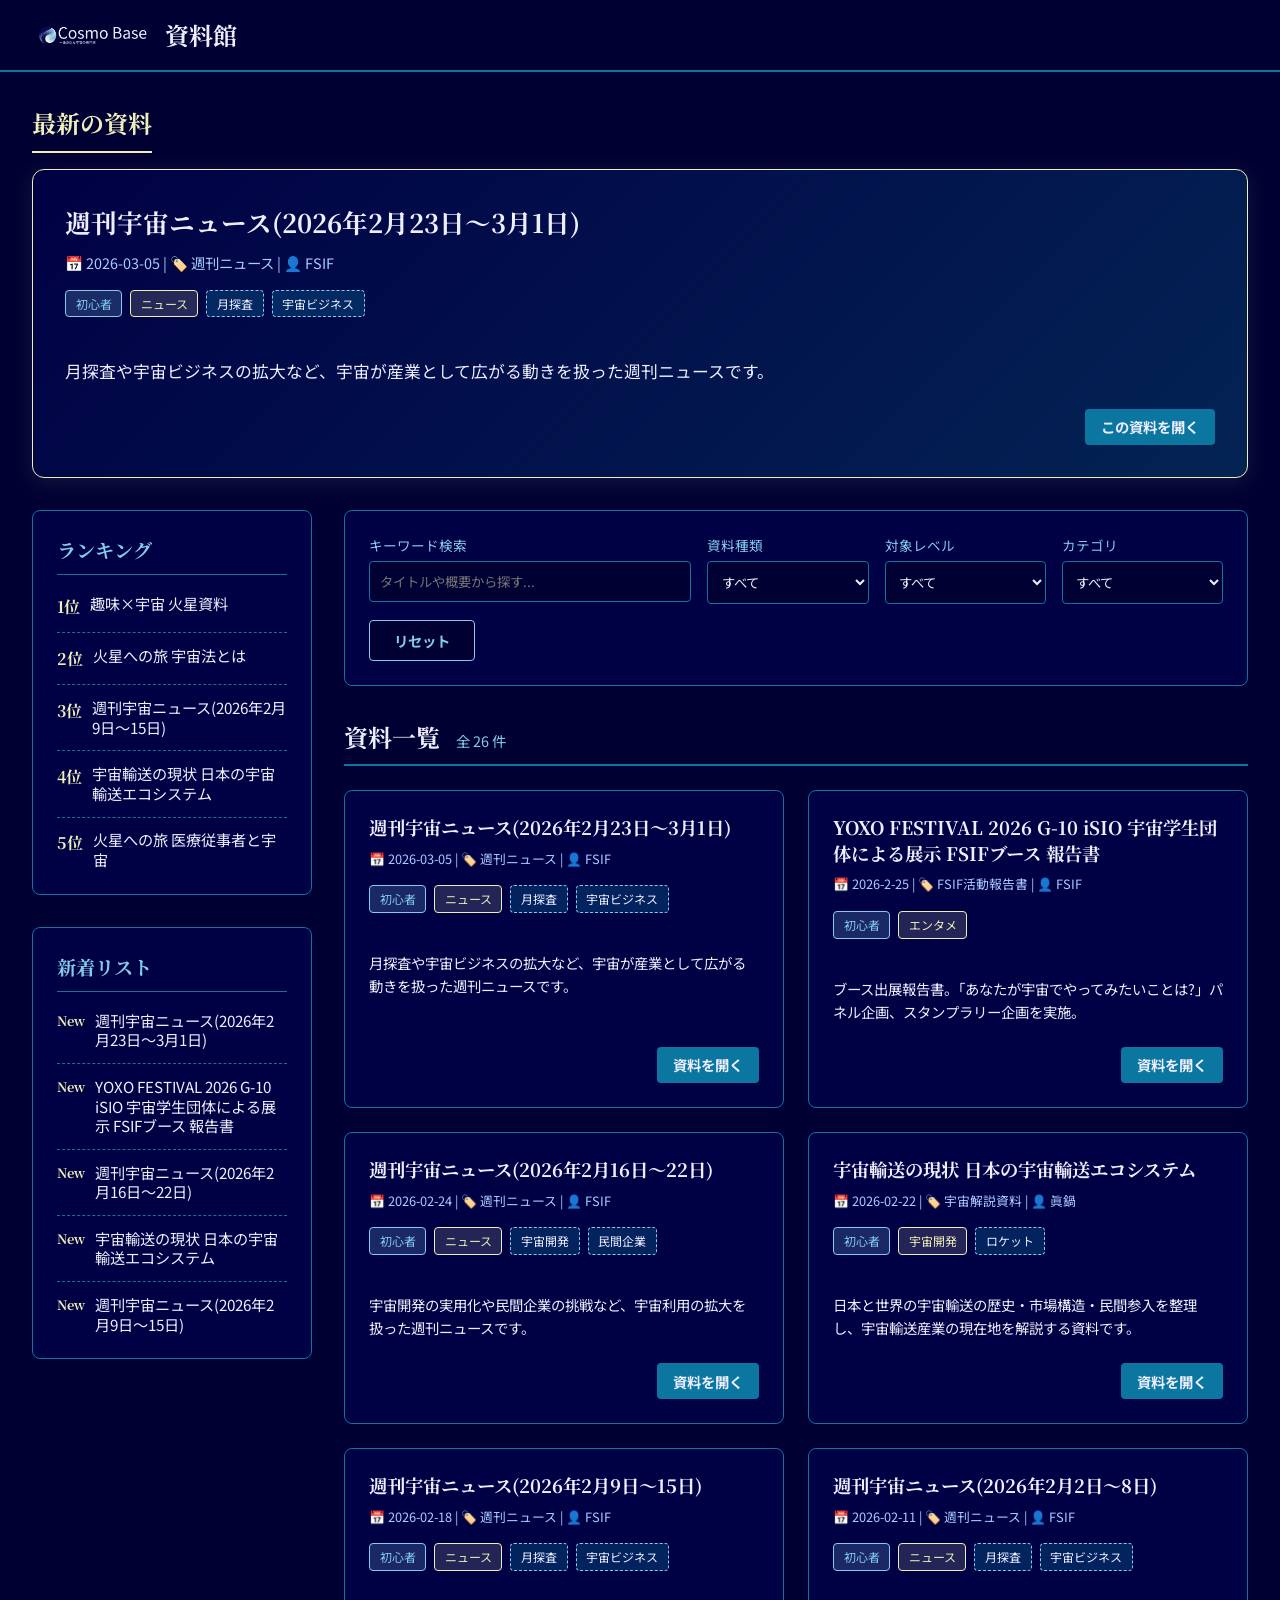
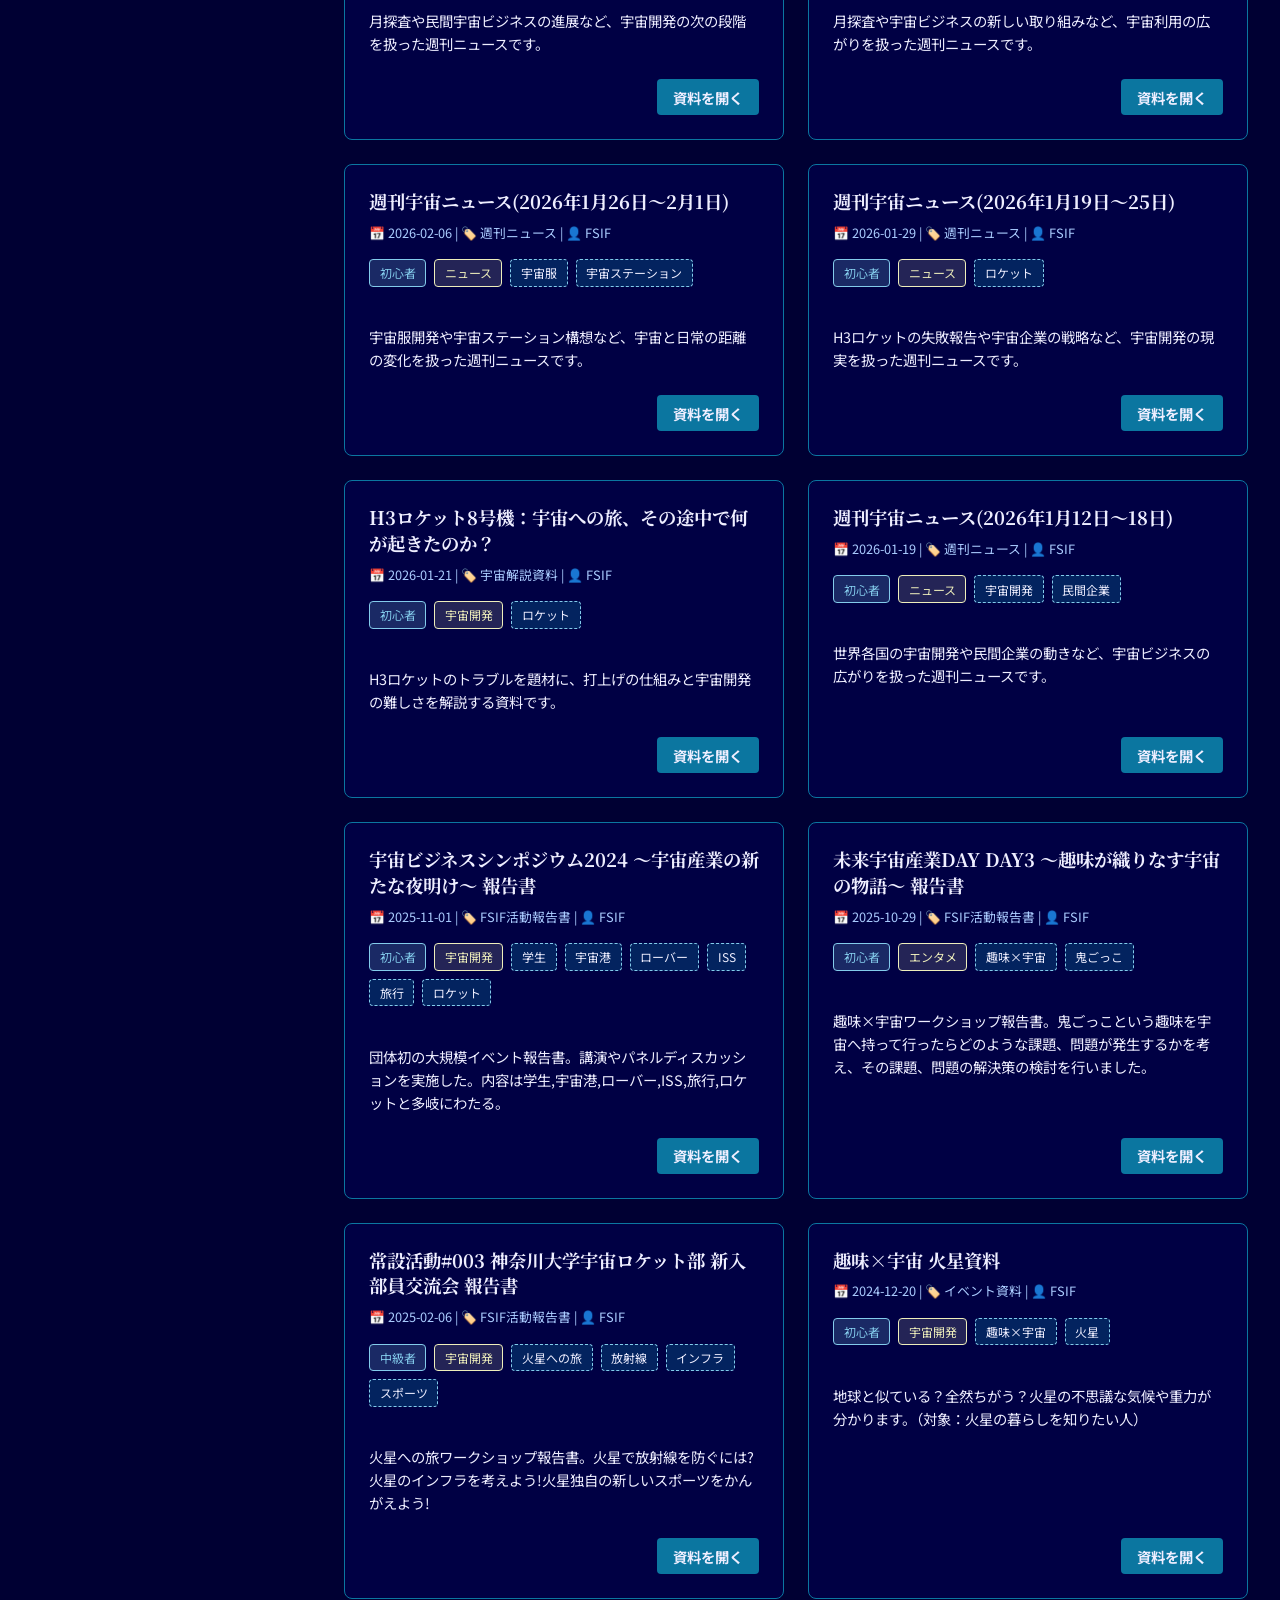
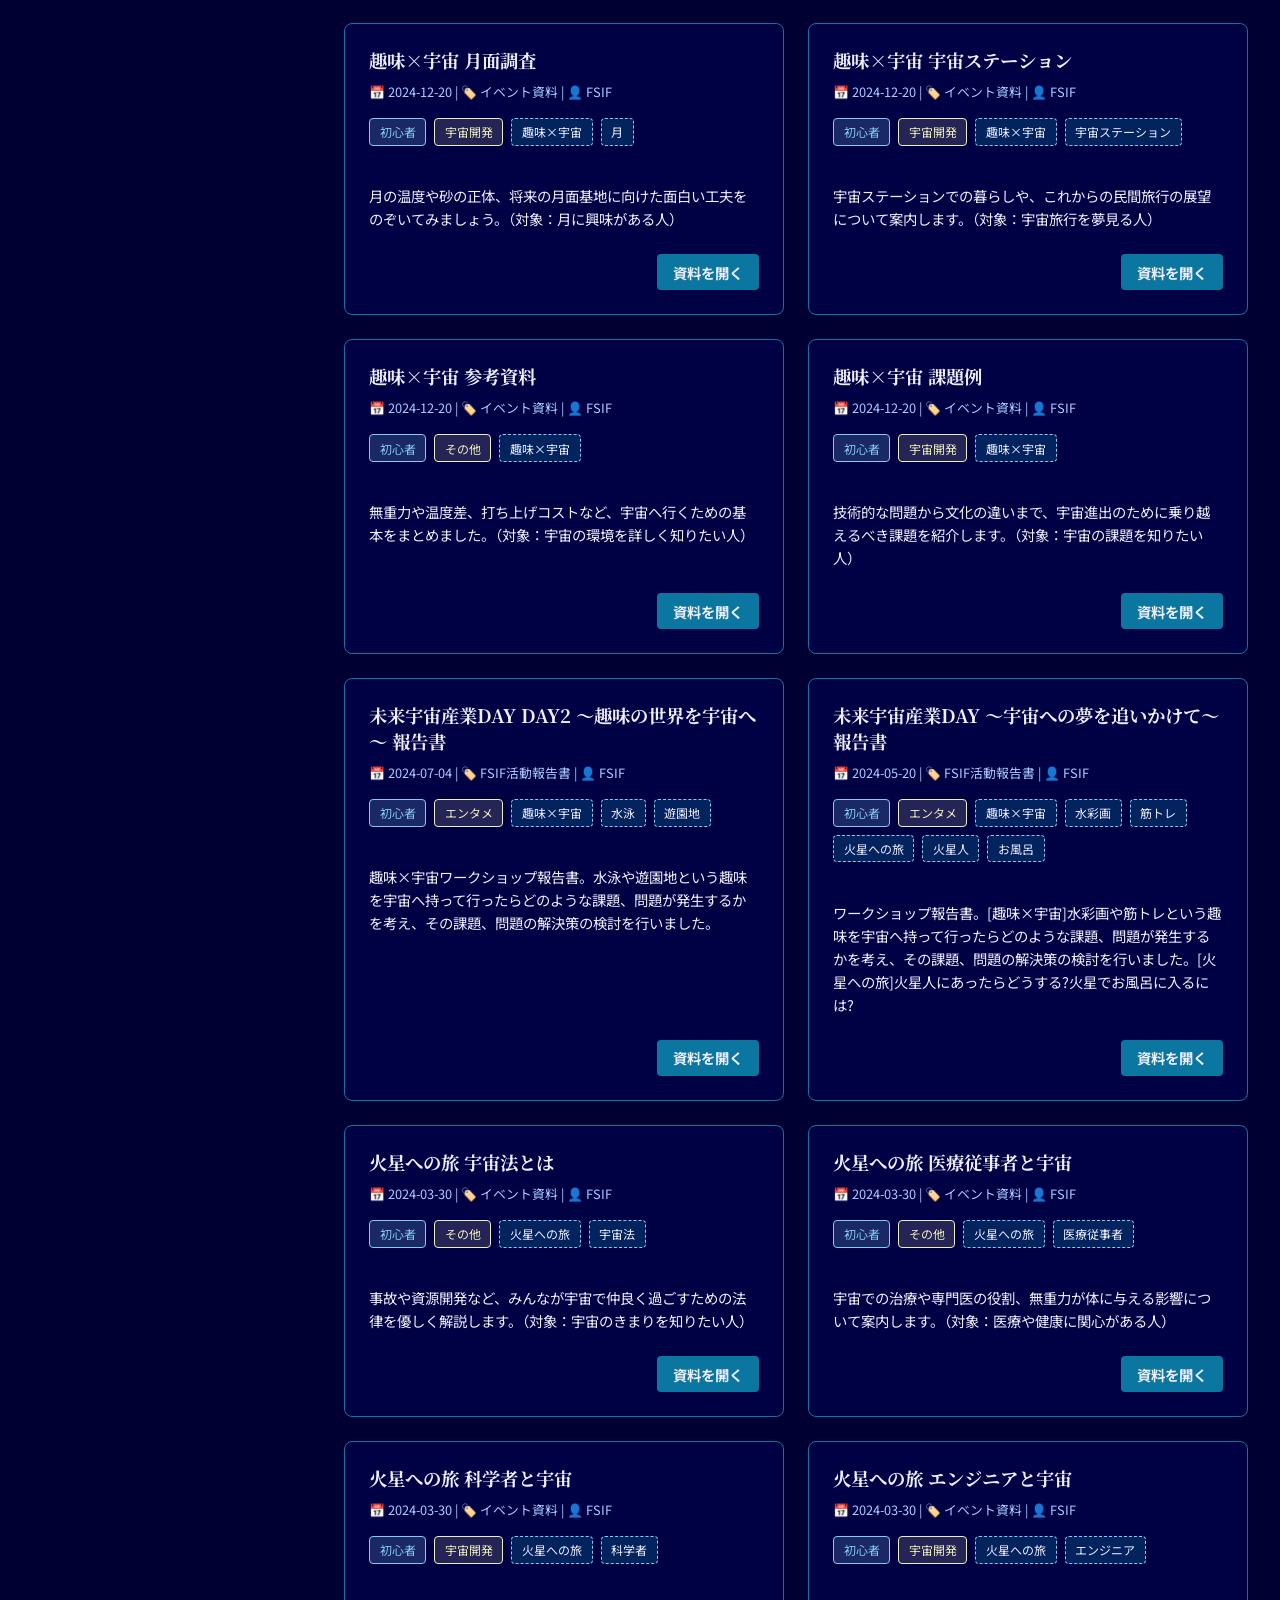
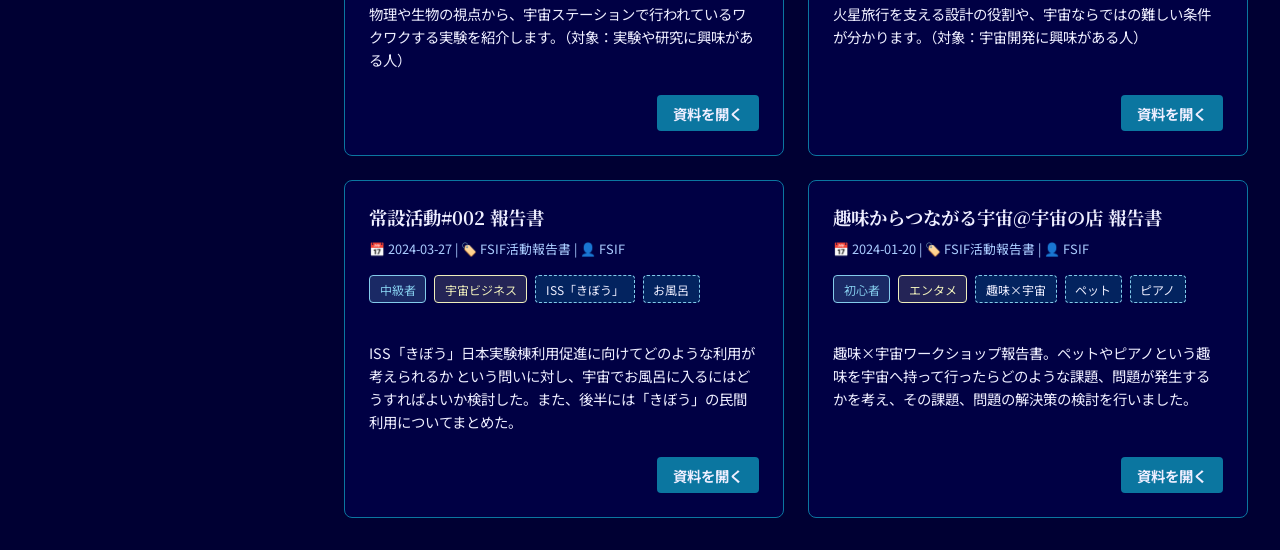
==== index.html @ 1b4bc1a2 "Update index.html" ====
<!DOCTYPE html>
<html lang="ja">
<head>
    <meta charset="UTF-8">
    <meta name="viewport" content="width=device-width, initial-scale=1.0">
    <title>Cosmo Base 資料館</title>
    <meta name="robots" content="noindex, nofollow">
    <link rel="preconnect" href="https://fonts.googleapis.com">
    <link rel="preconnect" href="https://fonts.gstatic.com" crossorigin>
    <link href="https://fonts.googleapis.com/css2?family=Noto+Sans+JP:wght@400;500;700&family=Noto+Serif+JP:wght@400;700&display=swap" rel="stylesheet">
    <link rel="stylesheet" href="style.css">
    <link rel="icon" href="CosmoBase icon.png">
    <!-- Google tag (gtag.js) -->
    <script async src="https://www.googletagmanager.com/gtag/js?id=G-NEW3ZH02LQ"></script>
    <script>
        window.dataLayer = window.dataLayer || [];
        function gtag(){dataLayer.push(arguments);}
        gtag('js', new Date());
        gtag('config', 'G-NEW3ZH02LQ');
    </script>
</head>
<body>
    <header class="header">
        <div class="header-logo">
          <img src="CosmoBase.png" alt="Cosmo Base" class="header-icon">
            <h1>資料館</h1>
        </div>
    </header>

    <div class="hero-wrapper">
        <h2>最新の資料</h2>
        <div id="hero-card-container">
            </div>
    </div>

    <div class="layout-lower">
        <aside class="sidebar-left">
            <section class="side-section">
                <h2>ランキング</h2>
                <ul id="ranking-list" class="side-list"></ul>
            </section>

            <section class="side-section">
                <h2>新着リスト</h2>
                <ul id="new-list" class="side-list"></ul>
            </section>
        </aside>

        <main class="content-right">
            <section class="filter-section">
                <div class="filter-container">
                    <div class="filter-group search-group">
                        <label>キーワード検索</label>
                        <input type="text" id="search-input" placeholder="タイトルや概要から探す...">
                    </div>
                    <div class="filter-group">
                        <label>資料種類</label>
                        <select id="filter-type">
                            <option value="all">すべて</option>
                            <option value="イベント資料">イベント資料</option>
                            <option value="週刊ニュース">週刊ニュース</option>
                            <option value="FSIF活動報告書">FSIF活動報告書</option>
                            <option value="イベントレポート">イベントレポート</option>
                            <option value="宇宙解説資料">宇宙解説資料</option>
                        </select>
                    </div>
                    <div class="filter-group">
                        <label>対象レベル</label>
                        <select id="filter-level">
                            <option value="all">すべて</option>
                            <option value="初心者">初心者</option>
                            <option value="中級者">中級者</option>
                            <option value="上級者">上級者</option>
                        </select>
                    </div>
                    <div class="filter-group">
                        <label>カテゴリ</label>
                        <select id="filter-category">
                            <option value="all">すべて</option>
                            <option value="宇宙開発">宇宙開発</option>
                            <option value="天文・観測">天文・観測</option>
                            <option value="宇宙ビジネス">宇宙ビジネス</option>
                            <option value="エンタメ">エンタメ</option>
                            <option value="ニュース">ニュース</option>
                            <option value="その他">その他</option>
                        </select>
                    </div>
                    <div class="filter-group reset-group">
                        <button id="reset-button" class="reset-btn">リセット</button>
                    </div>
                </div>
            </section>
            
            <section class="all-section">
                <div class="section-header-flex">
                    <h2>資料一覧</h2>
                    <span id="result-count" class="result-count"></span>
                </div>
                <div id="document-grid" class="card-grid"></div>
            </section>
        </main>
    </div>

    <script src="script.js"></script>
</body>

</html>
---- style.css ----
:root {
    --bg-main: #000033;
    --text-main: #EEEEFF;
    --accent-blue: #83CBEB;
    --accent-yellow: #EEEEBB;
    --border-color: #0B76A0;
    --bg-card: #000044;
}

body {
    background-color: var(--bg-main);
    color: var(--text-main);
    font-family: 'Noto Sans JP', sans-serif;
    margin: 0; padding: 0; line-height: 1.6;
}

h1, h2, h3 { font-family: 'Noto Serif JP', serif; margin-top: 0; }

.header {
    background-color: var(--bg-main);
    border-bottom: 2px solid var(--border-color);
    padding: 1rem 2rem;
}
.header-logo { display: flex; align-items: center; gap: 10px; }
.header-logo h1 { margin: 0; font-size: 1.5rem; }

/* ロゴ画像のサイズ調整 */
.header-icon {
    height: 32px; /* 高さを文字サイズに合わせて調整 */
    width: auto;
}

/* 共通コンテナ幅 */
.hero-wrapper, .layout-lower {
    max-width: 1400px;
    margin: 0 auto;
    padding: 2rem;
}

/* 上部：最新資料（Hero） */
.hero-wrapper { padding-bottom: 0; }
.hero-wrapper h2 { color: var(--accent-yellow); margin-bottom: 1rem; border-bottom: 2px solid var(--accent-yellow); padding-bottom: 0.5rem; display: inline-block; }

.hero-card {
    background: linear-gradient(135deg, rgba(0,0,68,1) 0%, rgba(11,118,160,0.3) 100%);
    border: 1px solid var(--accent-yellow);
    border-radius: 12px;
    padding: 2rem;
    display: flex;
    flex-direction: column;
    box-shadow: 0 4px 20px rgba(238, 238, 187, 0.1);
}
.hero-card h3 { font-size: 1.6rem; margin-bottom: 0.5rem; }
.hero-card .card-summary { font-size: 1.05rem; margin-bottom: 1.5rem; }

/* 下部：左右レイアウト */
.layout-lower { display: flex; gap: 2rem; padding-top: 2rem; }

/* 左カラム */
.sidebar-left { width: 280px; flex-shrink: 0; }
.side-section {
    background-color: var(--bg-card);
    border: 1px solid var(--border-color);
    border-radius: 8px;
    padding: 1.5rem;
    margin-bottom: 2rem;
}
.side-section h2 {
    font-size: 1.2rem;
    color: var(--accent-blue);
    border-bottom: 1px solid var(--border-color);
    padding-bottom: 0.5rem;
    margin-bottom: 1.2rem;
}
.side-list { list-style: none; padding: 0; margin: 0; }
.side-list li { margin-bottom: 0.8rem; padding-bottom: 0.8rem; border-bottom: 1px dashed var(--border-color); display: flex; gap: 10px; align-items: flex-start; }
.side-list li:last-child { border-bottom: none; margin-bottom: 0; padding-bottom: 0; }
.side-list a { color: var(--text-main); text-decoration: none; font-size: 0.95rem; line-height: 1.3; }
.side-list a:hover { color: var(--accent-blue); }
.rank-badge { color: var(--accent-yellow); font-family: 'Noto Serif JP', serif; font-weight: bold; white-space: nowrap; }

/* 右カラム */
.content-right { flex-grow: 1; }

/* 絞り込みフィルター（横並び） */
.filter-container {
    display: flex;
    flex-wrap: wrap;
    gap: 1rem;
    background-color: var(--bg-card);
    border: 1px solid var(--border-color);
    border-radius: 8px;
    padding: 1.5rem;
    margin-bottom: 2rem;
}
.filter-group { flex: 1; min-width: 160px; }
.search-group { flex: 2; min-width: 250px; }
.filter-group label { display: block; font-size: 0.85rem; margin-bottom: 0.3rem; color: var(--accent-blue); }
input[type="text"], select {
    width: 100%; box-sizing: border-box; padding: 0.6rem;
    background-color: var(--bg-main); color: var(--text-main);
    border: 1px solid var(--border-color); border-radius: 4px;
    font-family: 'Noto Sans JP', sans-serif;
}
input[type="text"]:focus, select:focus { outline: none; border-color: var(--accent-blue); }

/* 絞り込みリセットボタン */
.reset-group {
    flex: 0 0 auto; /* 横幅を広げすぎない */
    display: flex;
    align-items: flex-end; /* 下端（入力枠の高さ）に合わせる */
}
.reset-btn {
    padding: 0.6rem 1.5rem;
    background-color: var(--bg-main);
    color: var(--accent-blue);
    border: 1px solid var(--accent-blue);
    border-radius: 4px;
    font-family: 'Noto Sans JP', sans-serif;
    font-size: 0.9rem;
    font-weight: bold;
    cursor: pointer;
    transition: all 0.2s;
    height: 41px; /* 入力欄とおおよそ高さを合わせる */
    box-sizing: border-box;
}
.reset-btn:hover {
    background-color: var(--accent-blue);
    color: var(--bg-main);
}

/* 資料一覧ヘッダー */
.section-header-flex { display: flex; align-items: baseline; gap: 1rem; border-bottom: 2px solid var(--border-color); margin-bottom: 1.5rem; padding-bottom: 0.5rem;}
.section-header-flex h2 { border: none; padding: 0; margin: 0; }
.result-count { color: var(--accent-blue); font-size: 0.9rem; }

/* カードグリッド */
.card-grid { display: grid; grid-template-columns: repeat(auto-fill, minmax(300px, 1fr)); gap: 1.5rem; }
.card {
    background-color: var(--bg-card); border: 1px solid var(--border-color);
    border-radius: 8px; padding: 1.5rem; display: flex; flex-direction: column;
}
.card h3 { font-size: 1.15rem; margin-bottom: 0.5rem; line-height: 1.4; }
.card-meta { font-size: 0.8rem; color: #AACCFF; margin-bottom: 1rem; }
.card-tags { margin-bottom: 1rem; }
.tag { display: inline-block; font-size: 0.75rem; padding: 0.2rem 0.6rem; border-radius: 4px; margin-right: 0.5rem; margin-bottom: 0.5rem; }
.tag-level { background-color: rgba(131, 203, 235, 0.2); border: 1px solid var(--accent-blue); color: var(--accent-blue); }
.tag-category { background-color: rgba(238, 238, 187, 0.15); border: 1px solid var(--accent-yellow); color: var(--accent-yellow); }
.tag-other { background-color: rgba(11, 118, 160, 0.3); border: 1px dashed var(--accent-blue); color: var(--text-main); }
.card-summary { font-size: 0.9rem; flex-grow: 1; margin-bottom: 1.5rem; }
.card-link { text-align: right; }
.card-link a {
    display: inline-block; padding: 0.4rem 1rem;
    background-color: var(--border-color); color: var(--text-main);
    text-decoration: none; border-radius: 4px; font-size: 0.9rem; font-weight: bold;
}

.card-link a:hover { background-color: var(--accent-blue); color: var(--bg-main); }
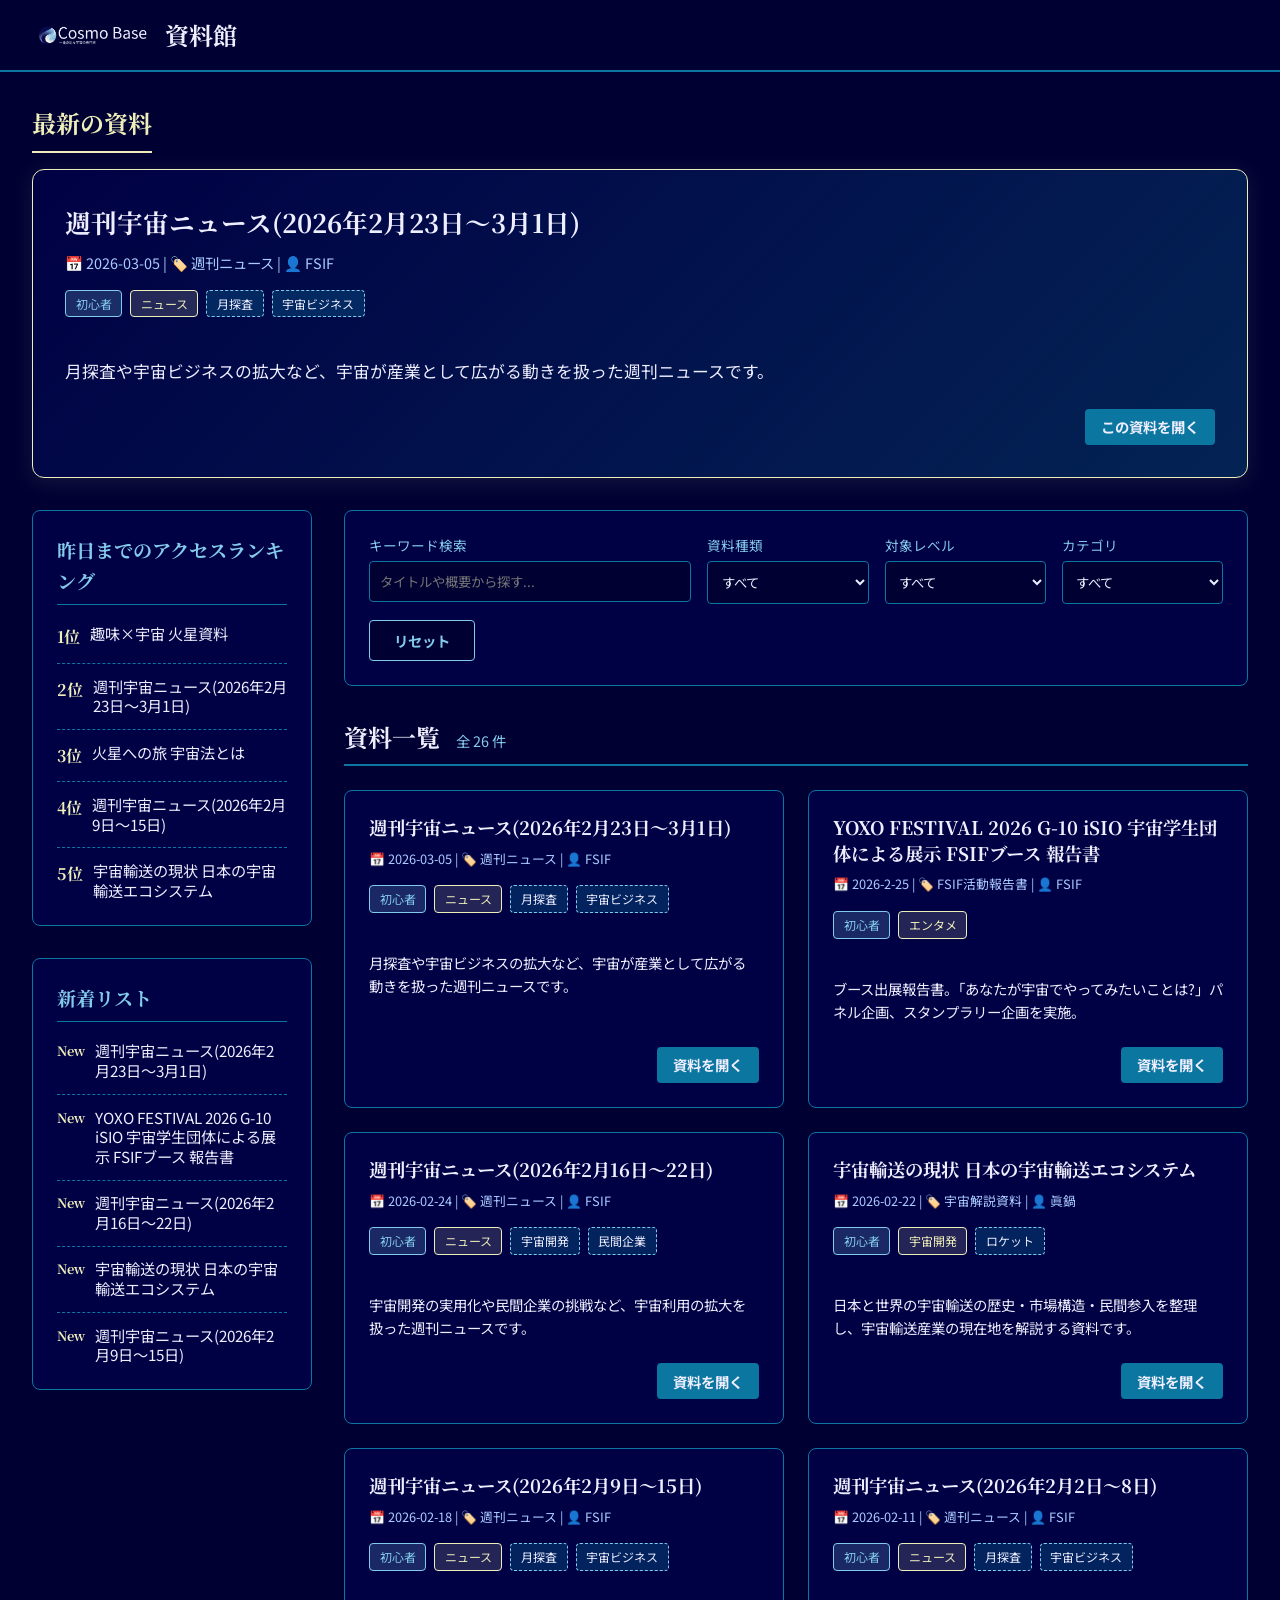
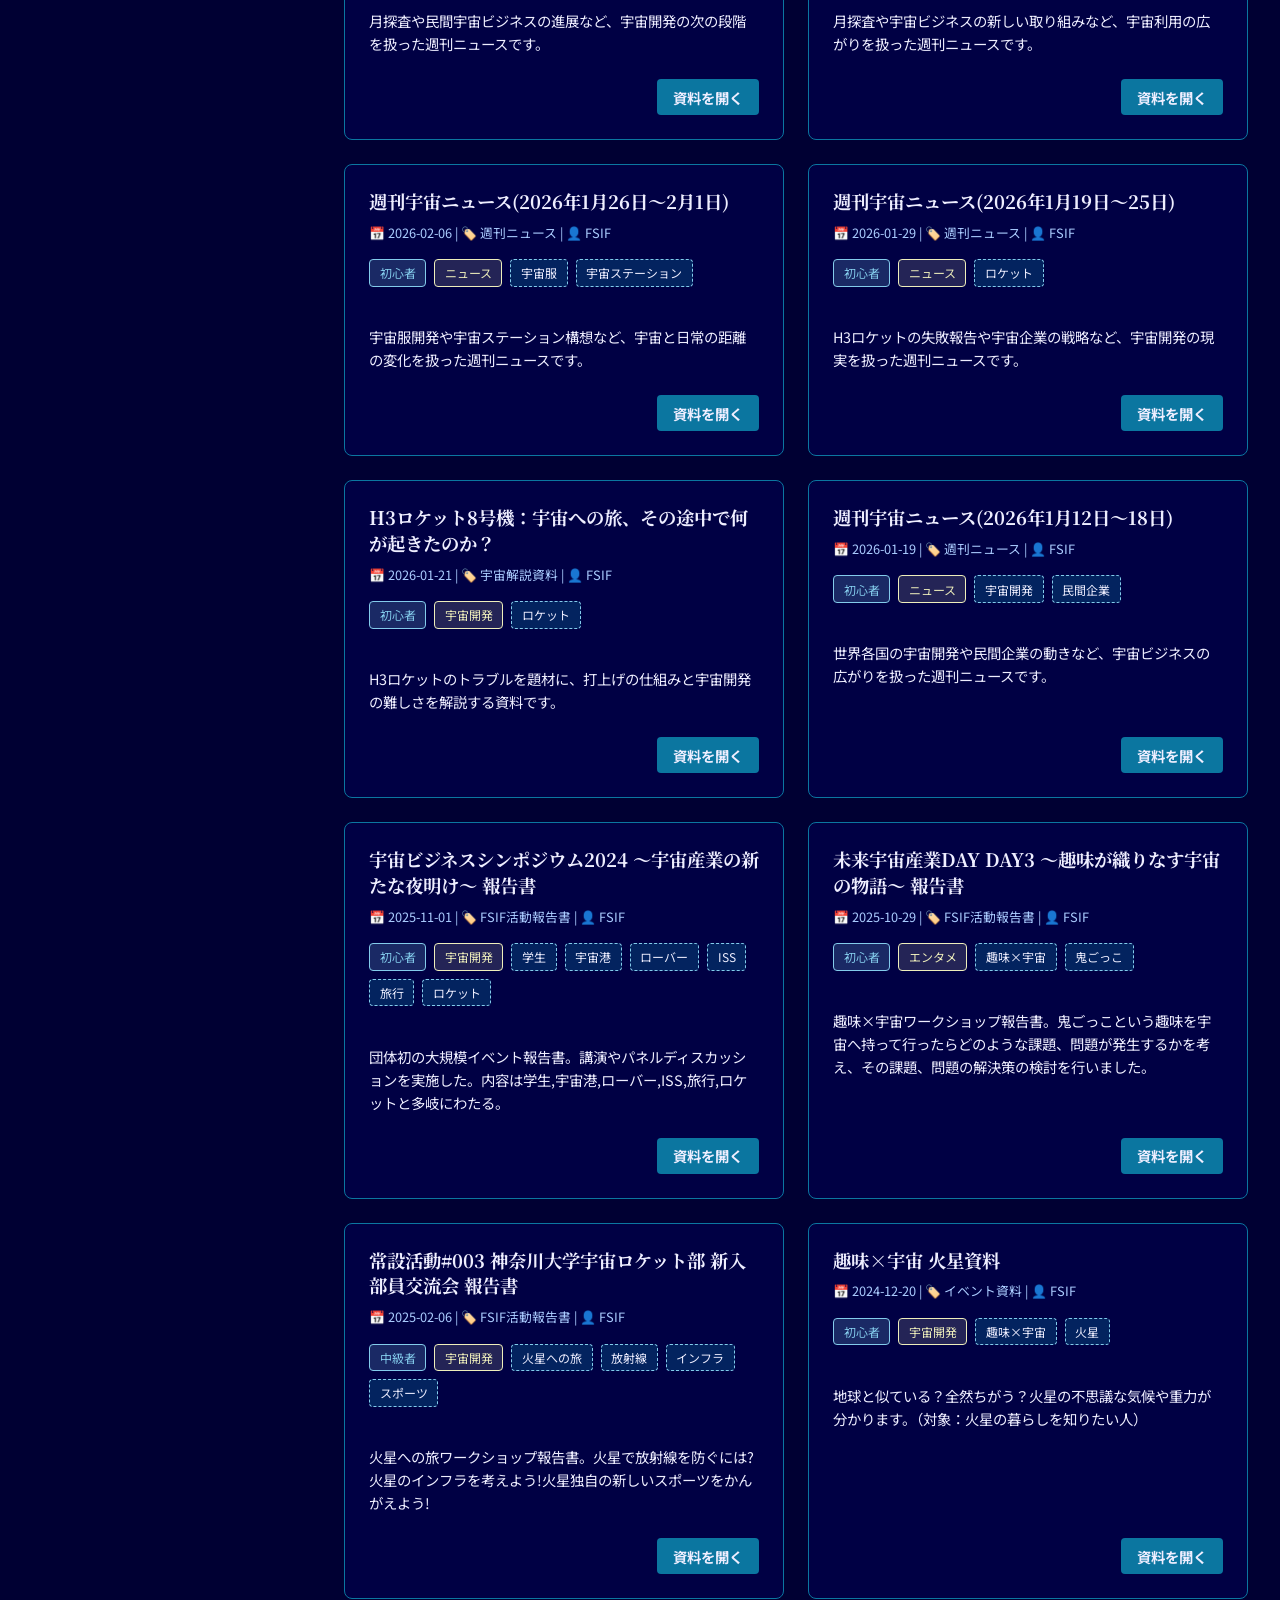
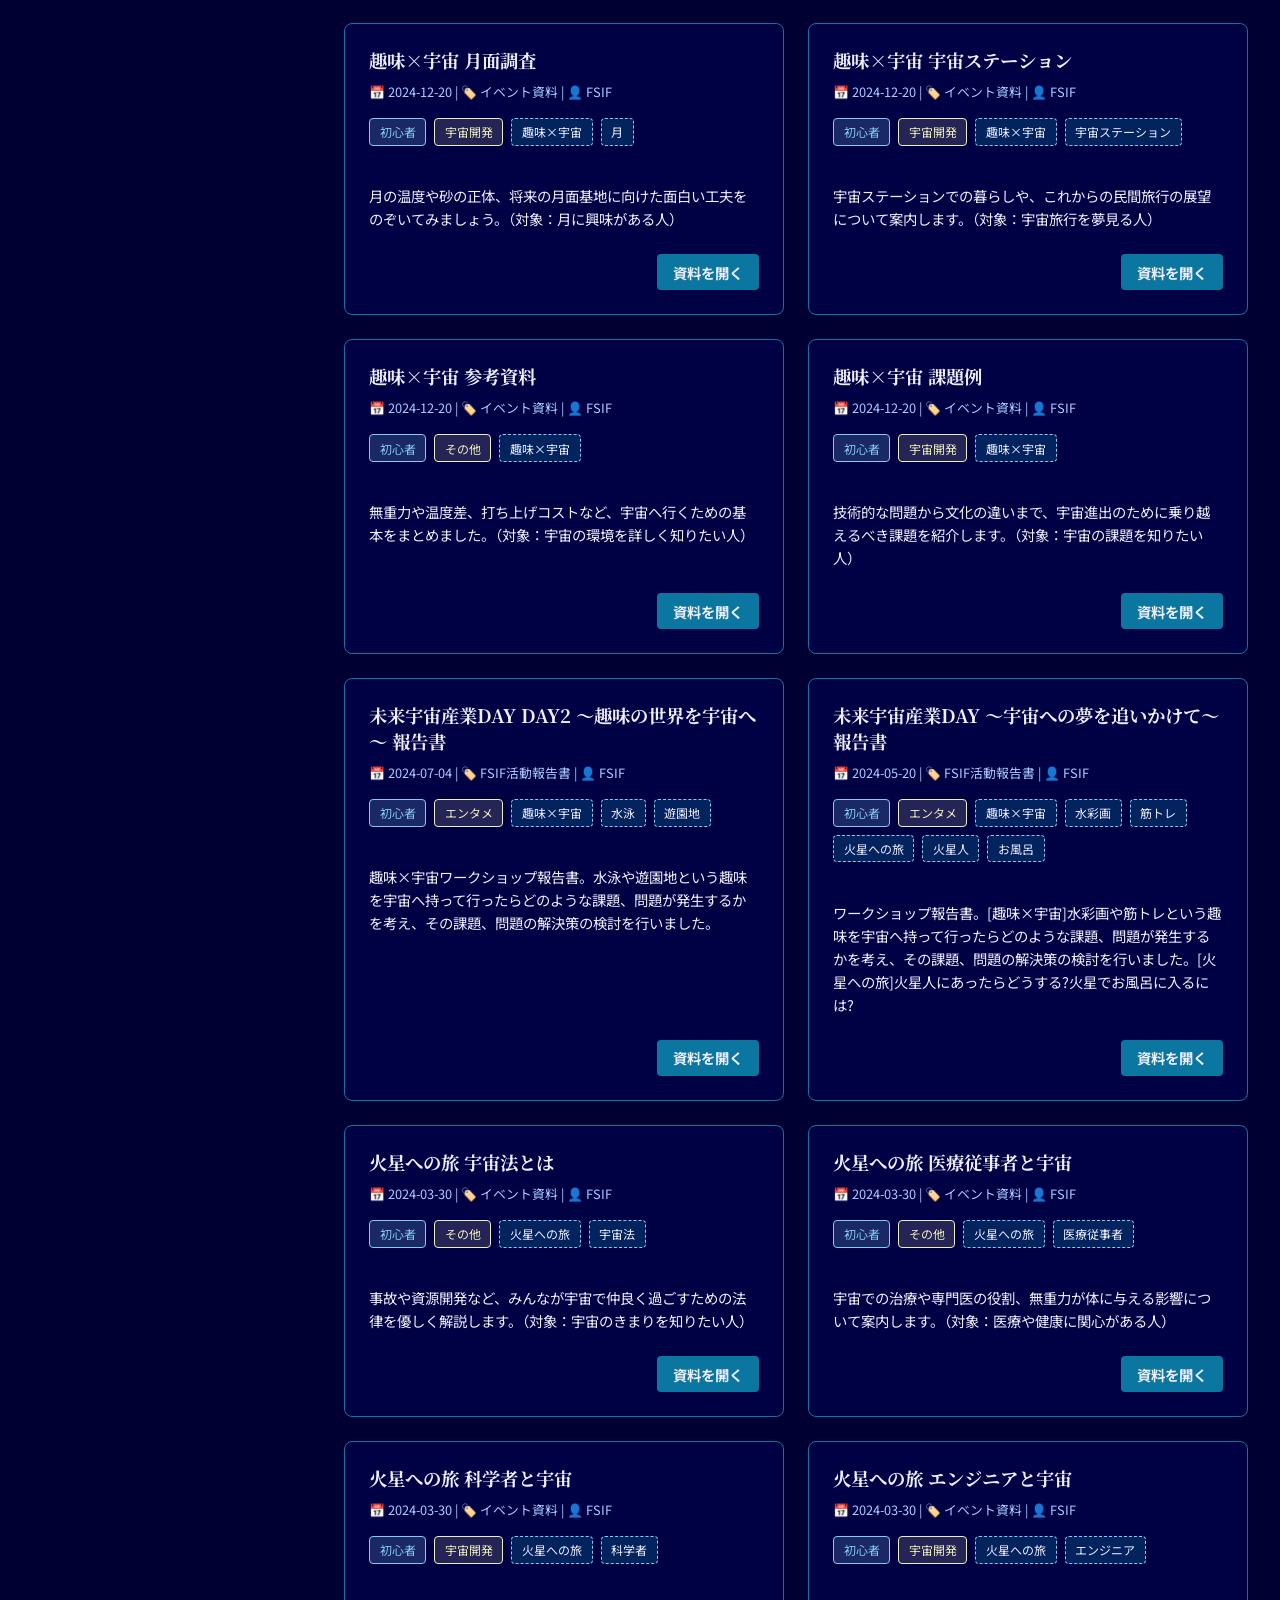
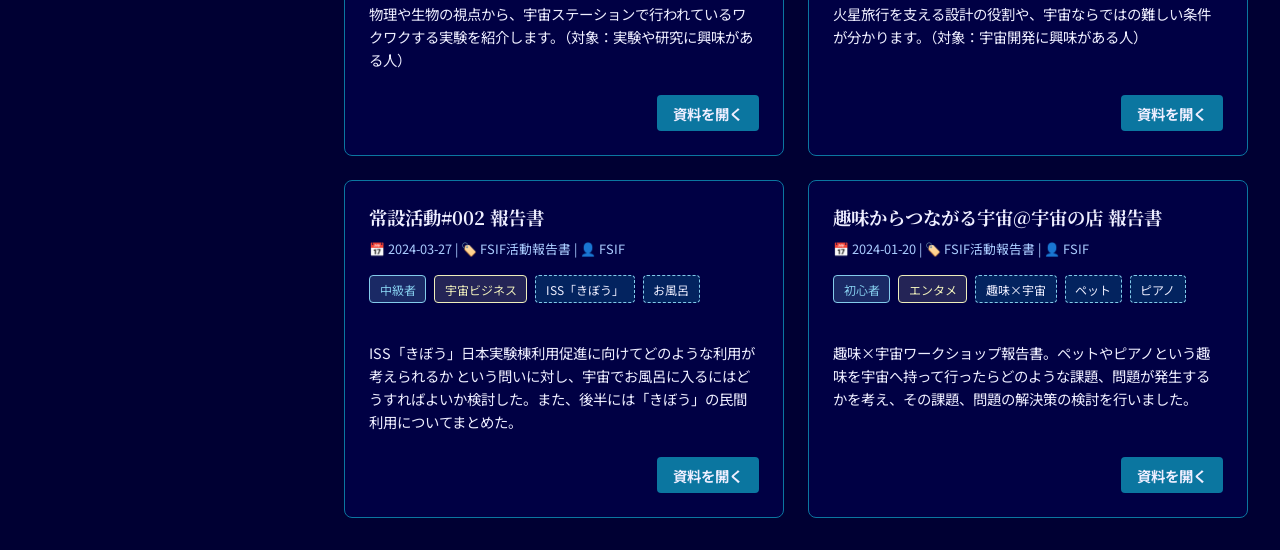
==== commit 78a02908: "Update index.html" ====
--- a/index.html
+++ b/index.html
@@ -36,7 +36,7 @@
     <div class="layout-lower">
         <aside class="sidebar-left">
             <section class="side-section">
-                <h2>ランキング</h2>
+                <h2>昨日までのアクセスランキング</h2>
                 <ul id="ranking-list" class="side-list"></ul>
             </section>
 
@@ -82,6 +82,7 @@
                             <option value="宇宙ビジネス">宇宙ビジネス</option>
                             <option value="エンタメ">エンタメ</option>
                             <option value="ニュース">ニュース</option>
+                            <option value="パートナー">パートナー</option>
                             <option value="その他">その他</option>
                         </select>
                     </div>
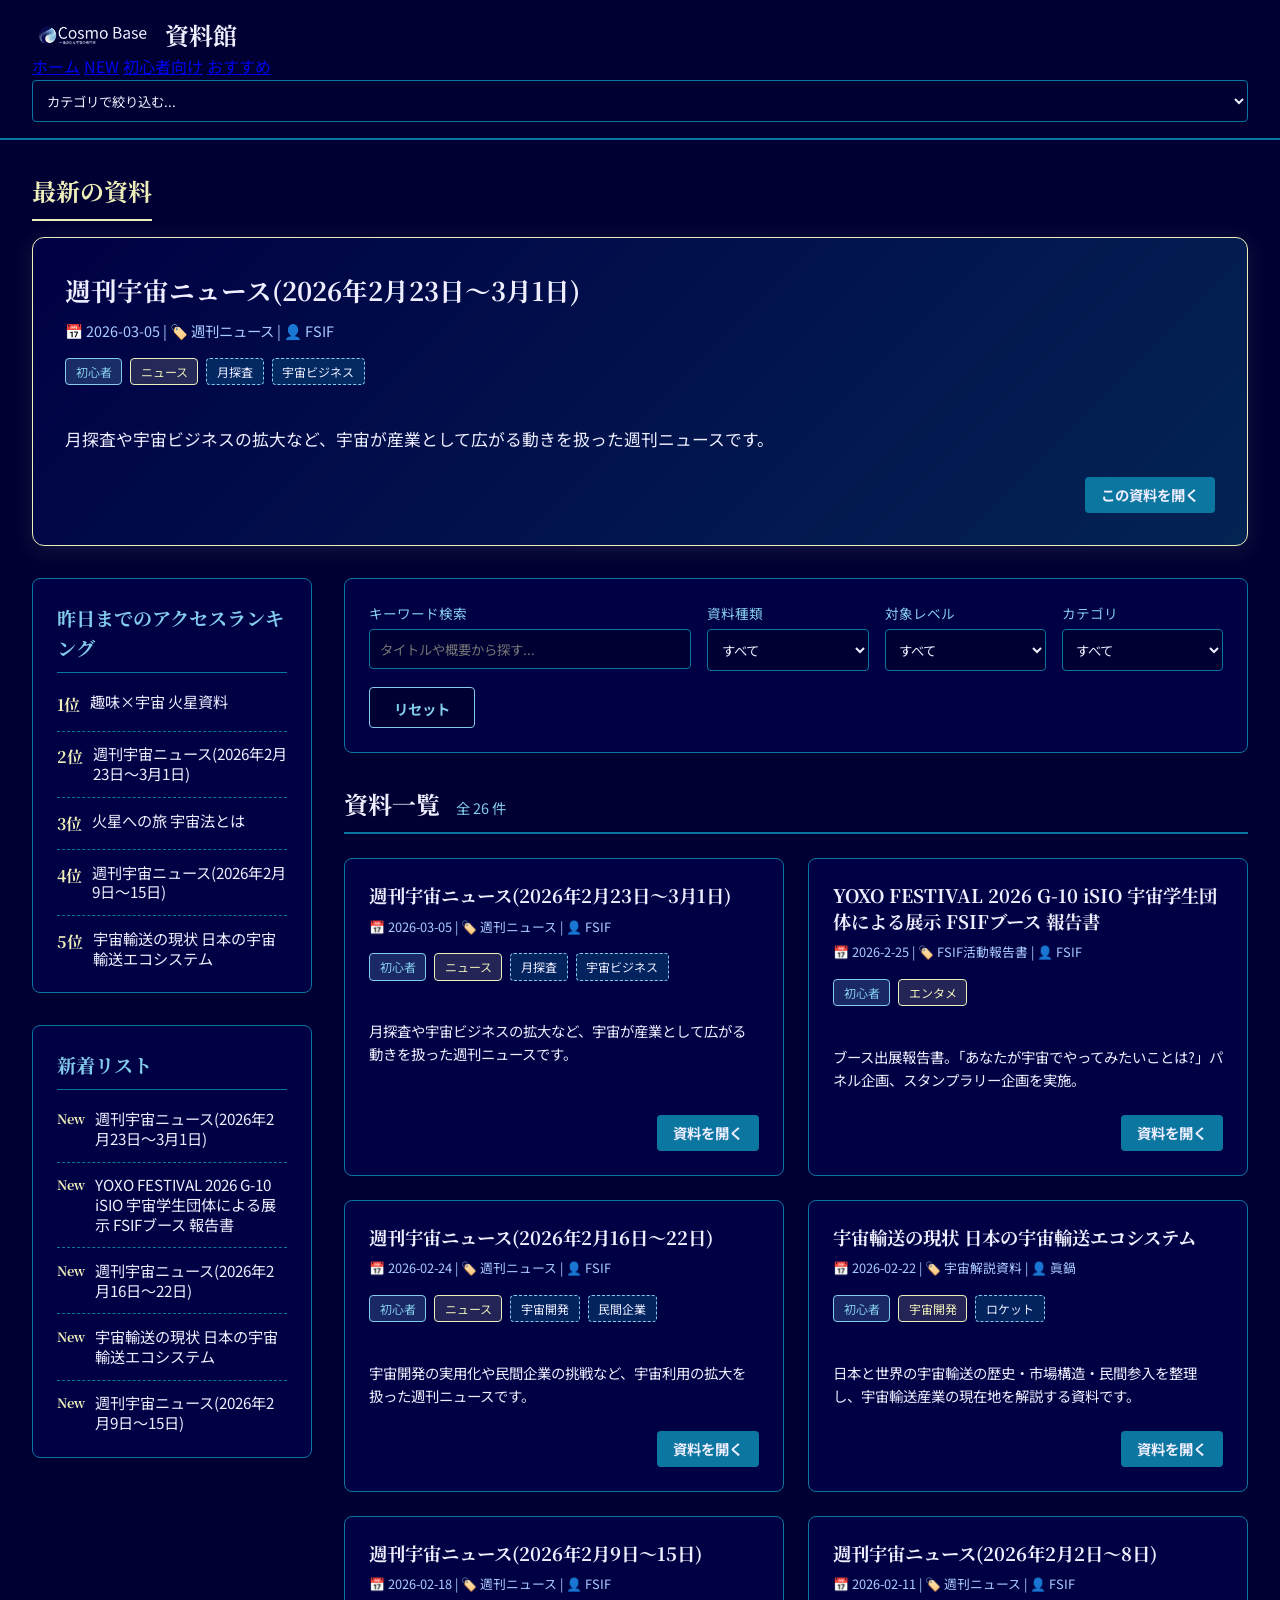
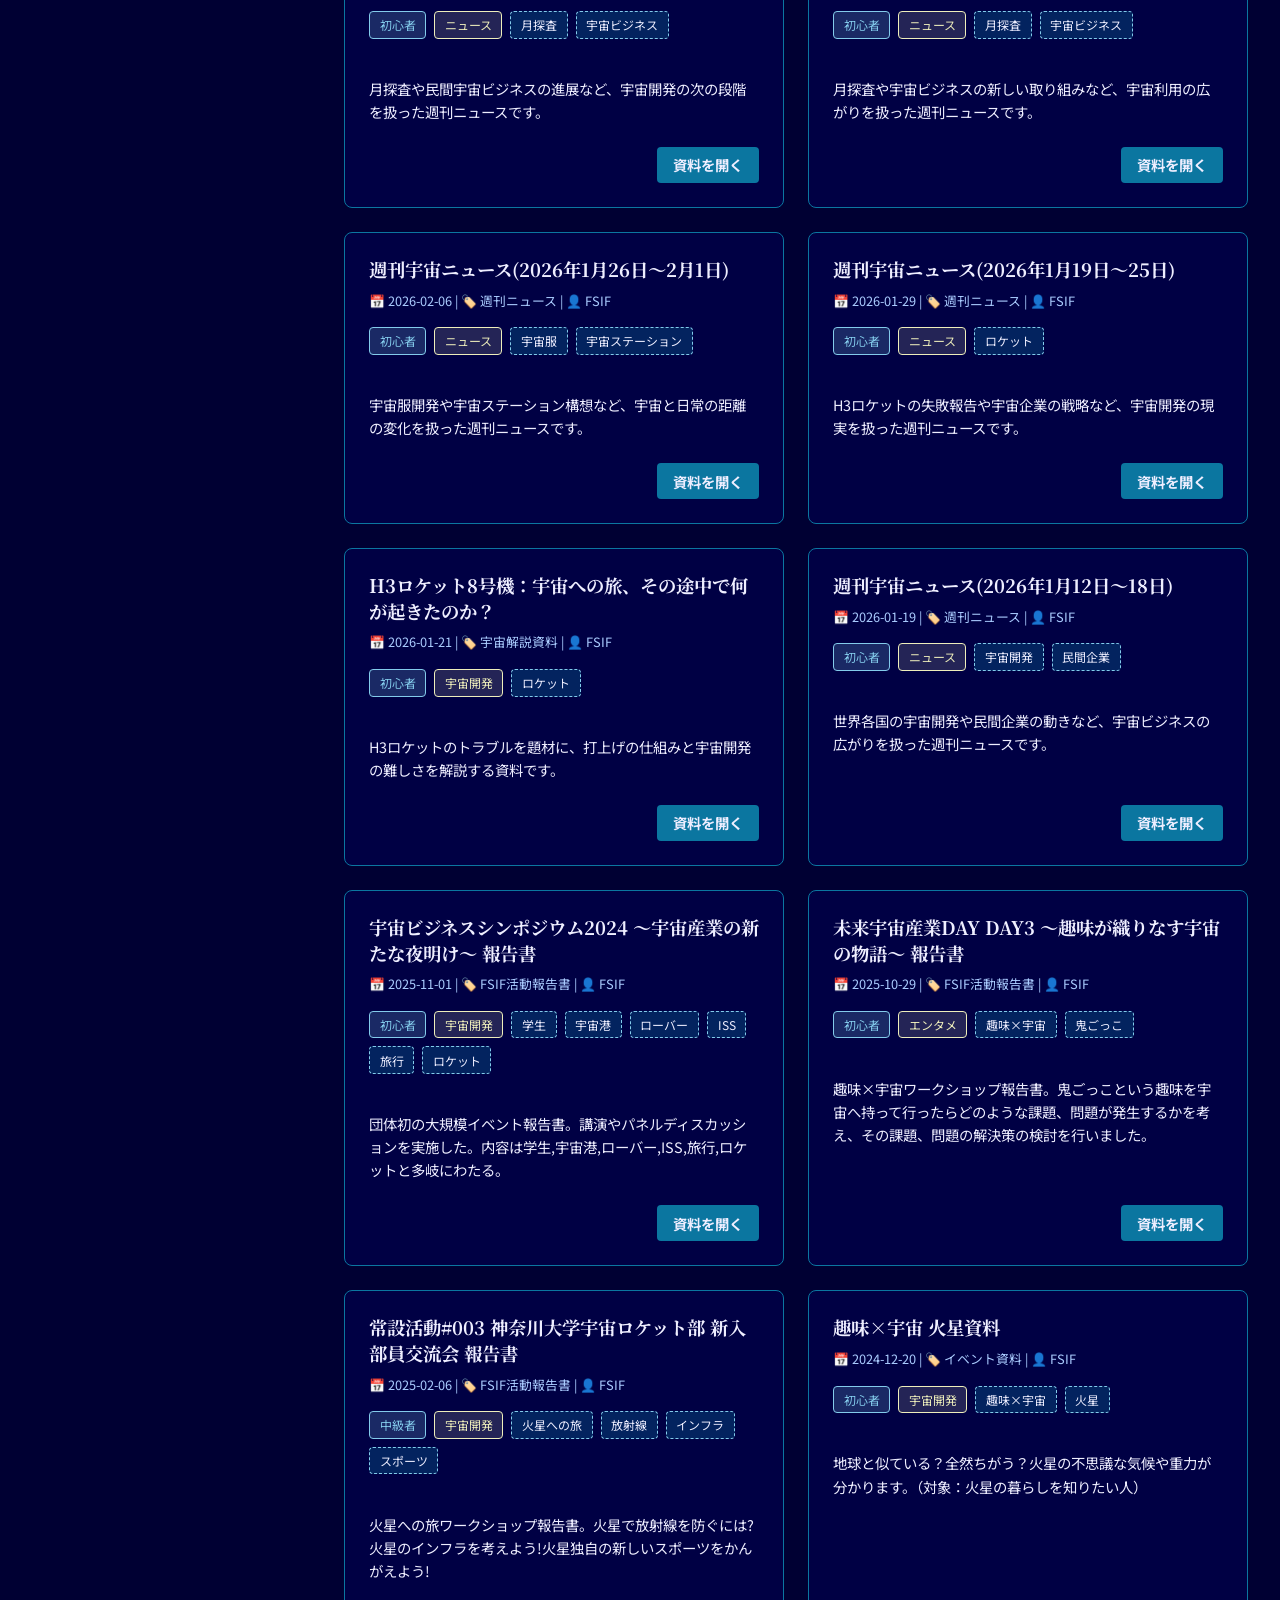
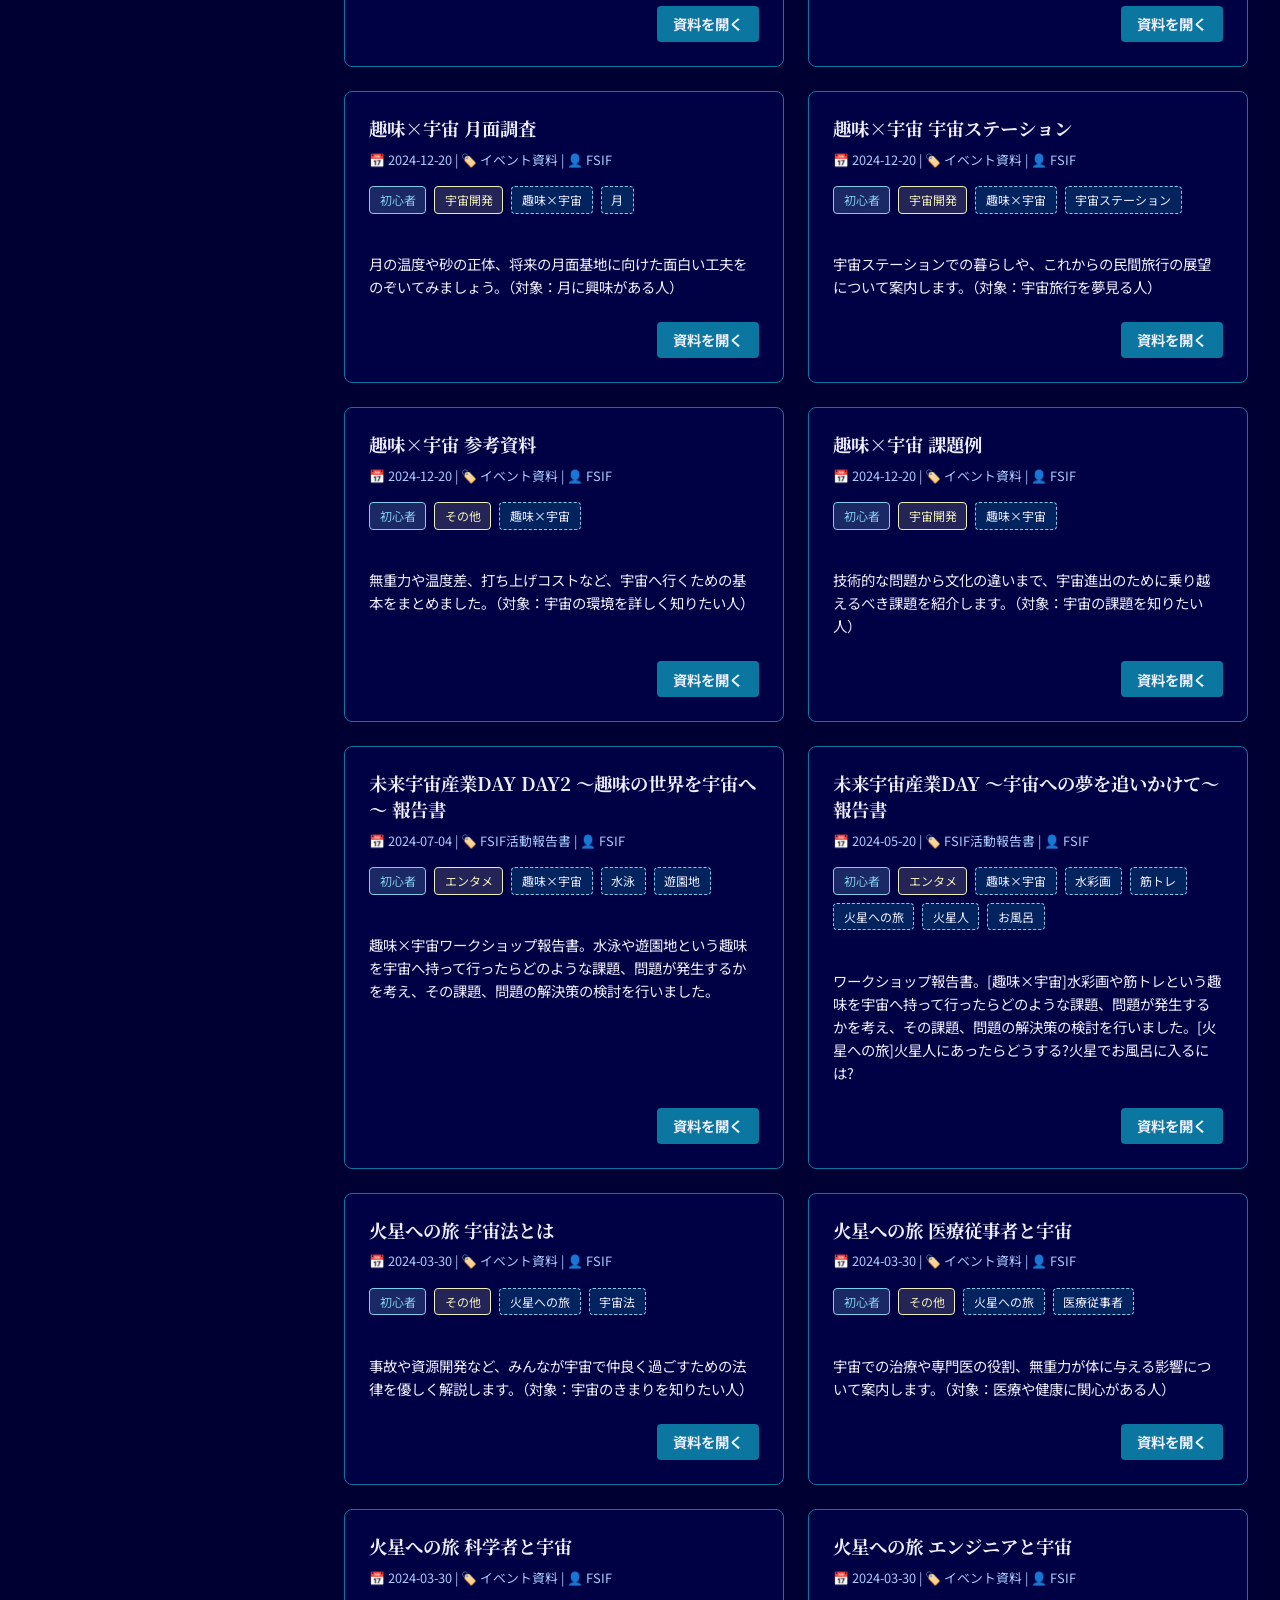
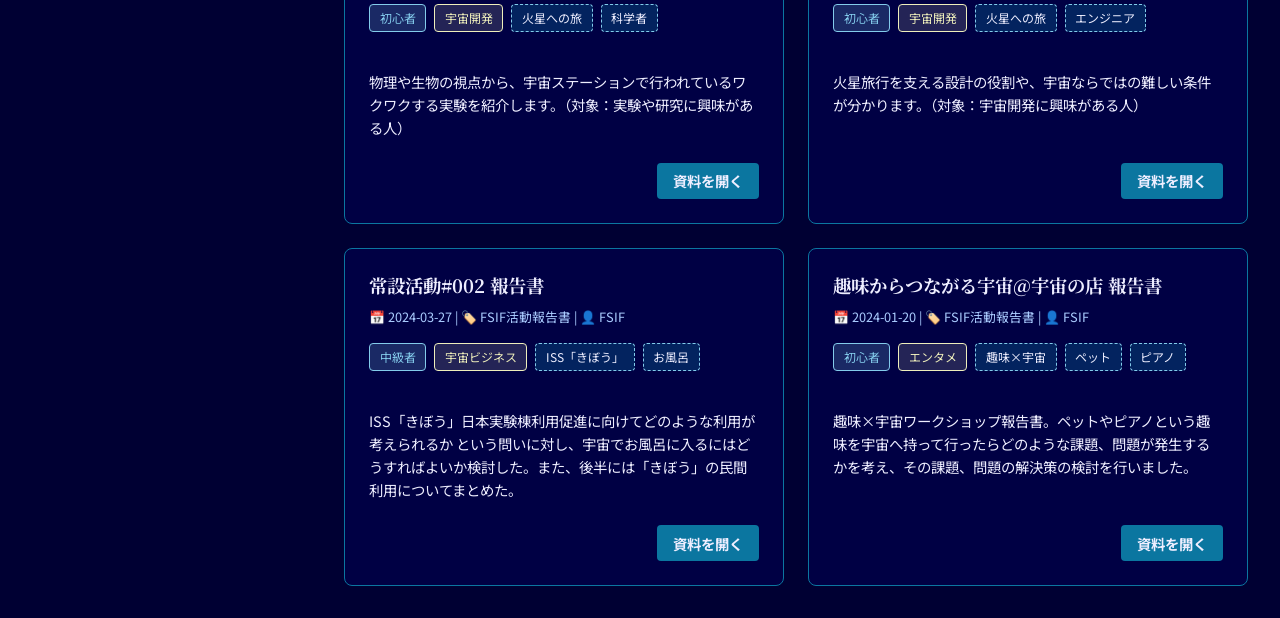
==== commit b4685275: "Update index.html" ====
--- a/index.html
+++ b/index.html
@@ -22,8 +22,29 @@
 <body>
     <header class="header">
         <div class="header-logo">
-          <img src="CosmoBase.png" alt="Cosmo Base" class="header-icon">
+            <img src="CosmoBase.png" alt="Cosmo Base" class="header-icon">
             <h1>資料館</h1>
+        </div>
+        
+        <div class="header-controls">
+            <nav class="header-nav">
+                <a href="index.html">ホーム</a>
+                <a href="sub.html?view=new">NEW</a>
+                <a href="sub.html?view=beginner">初心者向け</a>
+                <a href="sub.html?view=recommend">おすすめ</a>
+            </nav>
+            <div class="header-category">
+                <select id="header-category-select" class="header-select">
+                    <option value="">カテゴリで絞り込む...</option>
+                    <option value="宇宙開発">宇宙開発</option>
+                    <option value="天文・観測">天文・観測</option>
+                    <option value="宇宙ビジネス">宇宙ビジネス</option>
+                    <option value="エンタメ">エンタメ</option>
+                    <option value="ニュース">ニュース</option>
+                    <option value="パートナー">パートナー</option>
+                    <option value="その他">その他</option>
+                </select>
+            </div>
         </div>
     </header>
 
@@ -41,7 +62,7 @@
             </section>
 
             <section class="side-section">
-                <h2>新着リスト</h2>
+                <h2 href="sub.html?view=new">新着リスト</h2>
                 <ul id="new-list" class="side-list"></ul>
             </section>
         </aside>
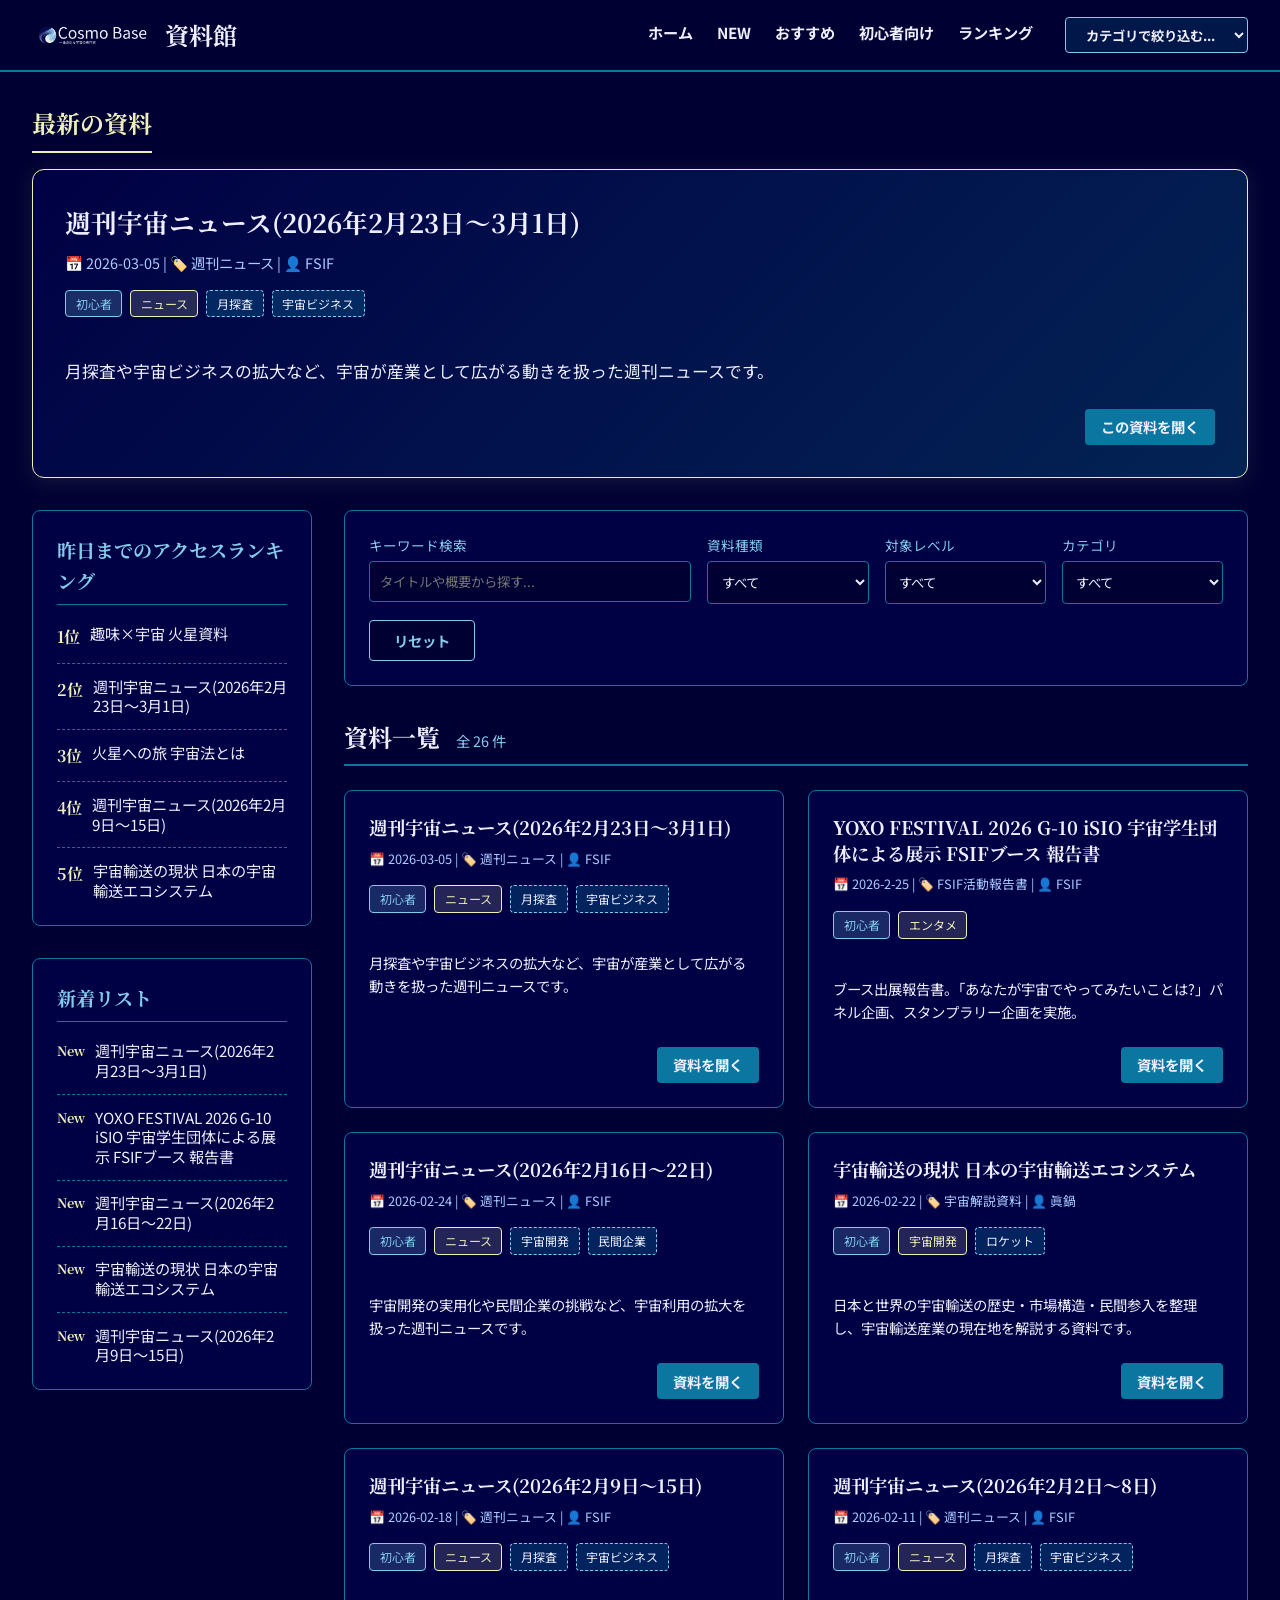
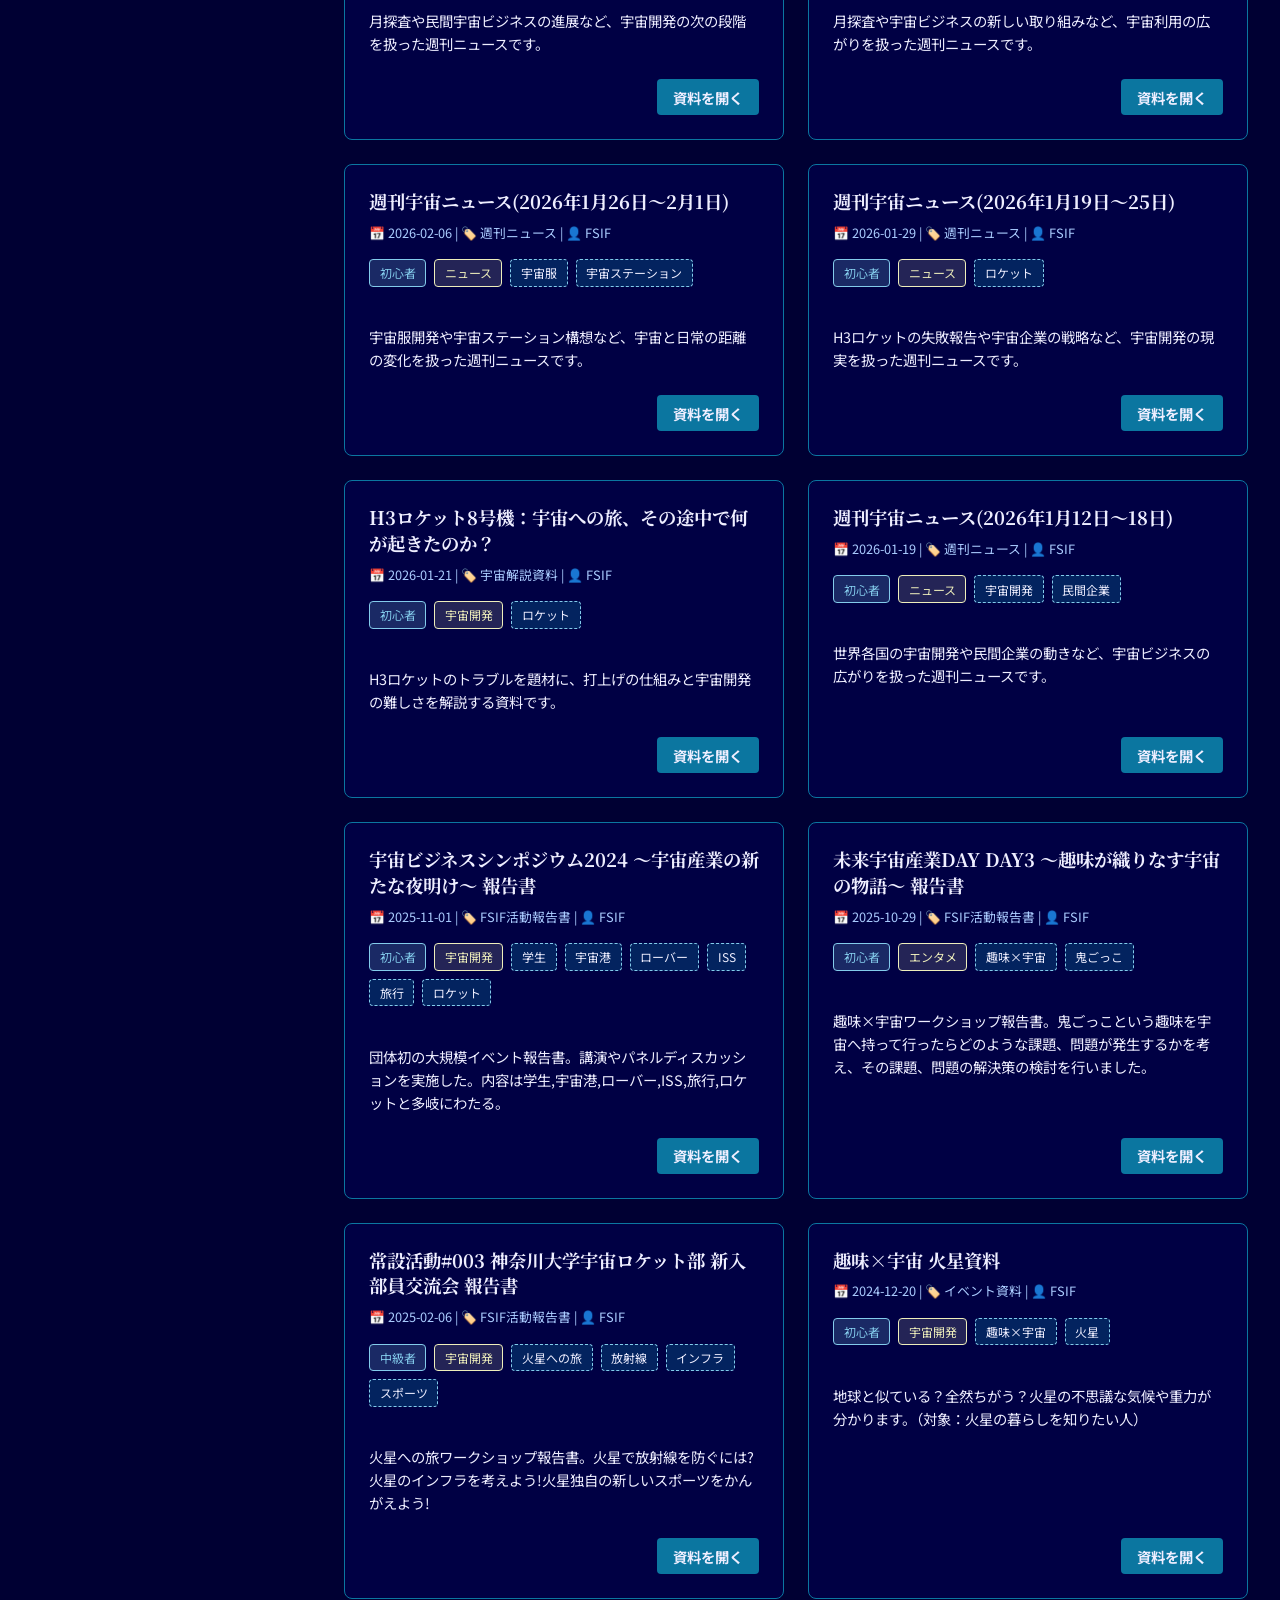
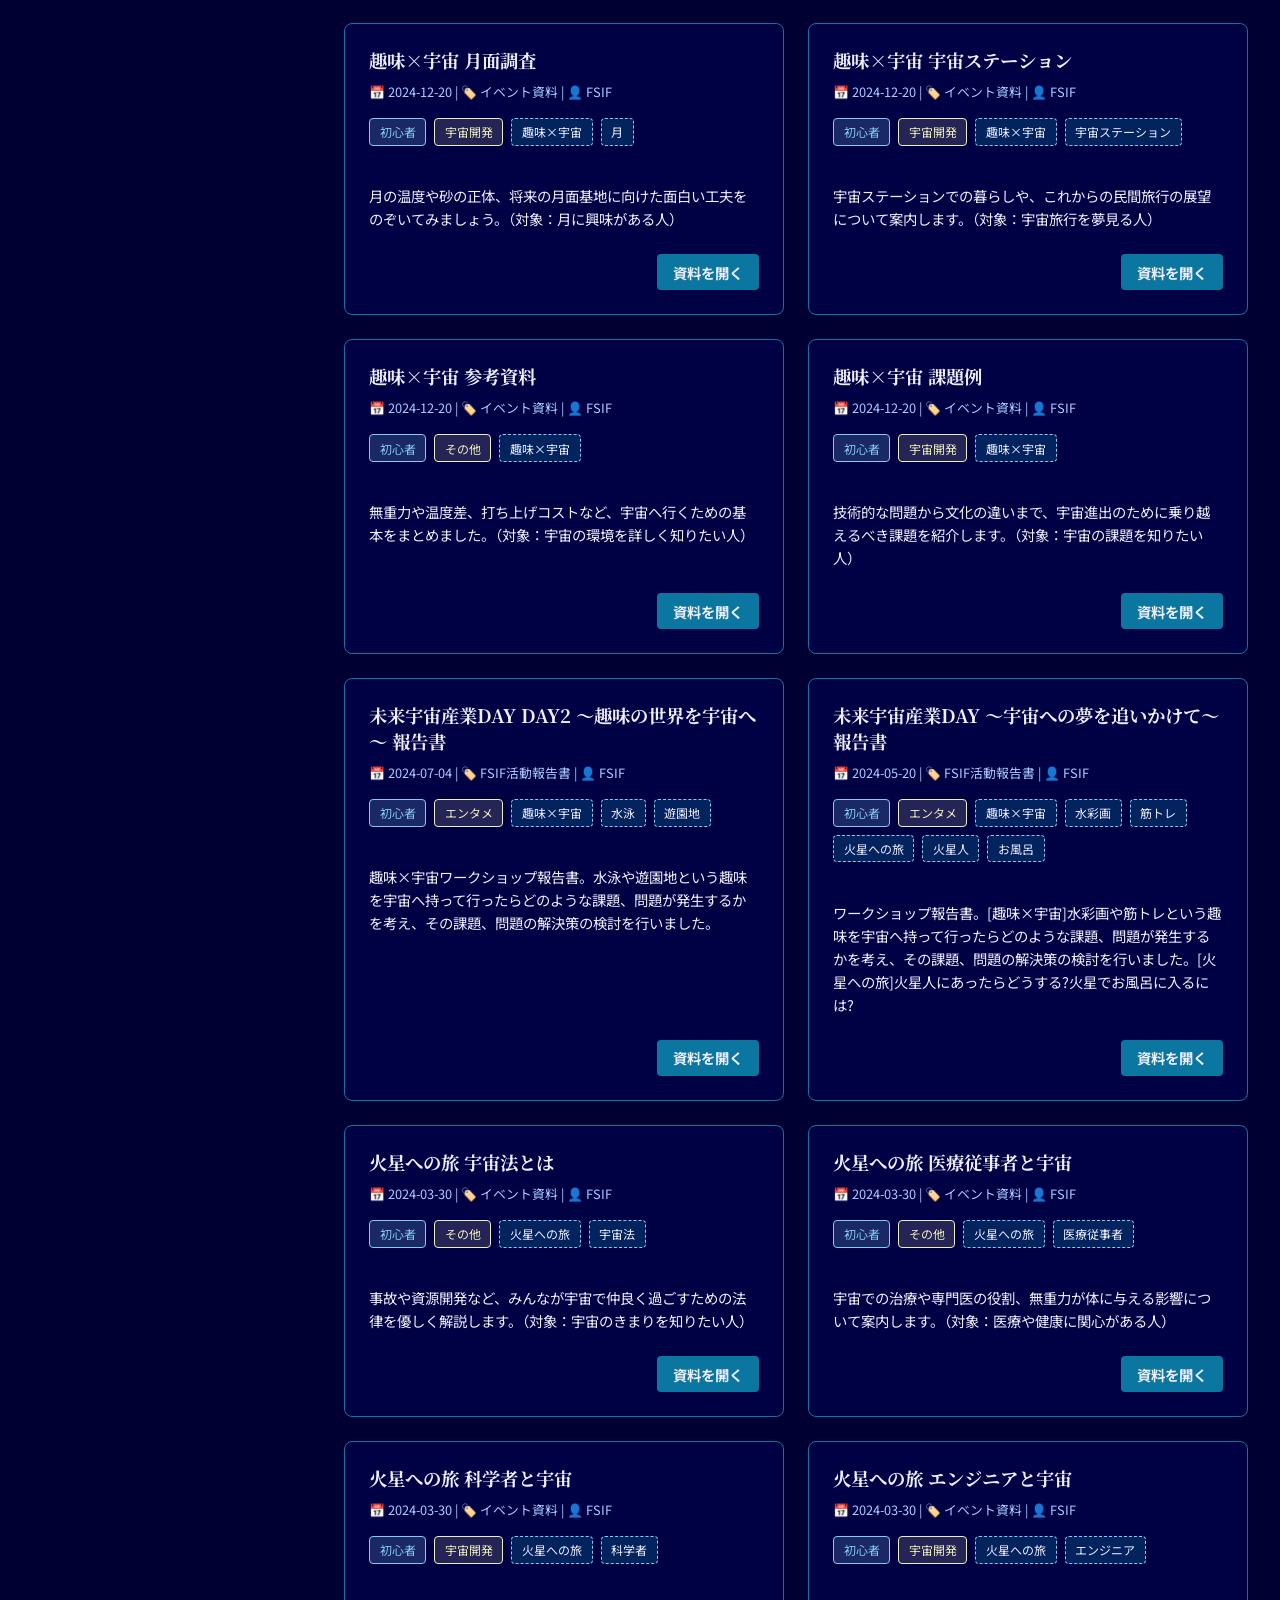
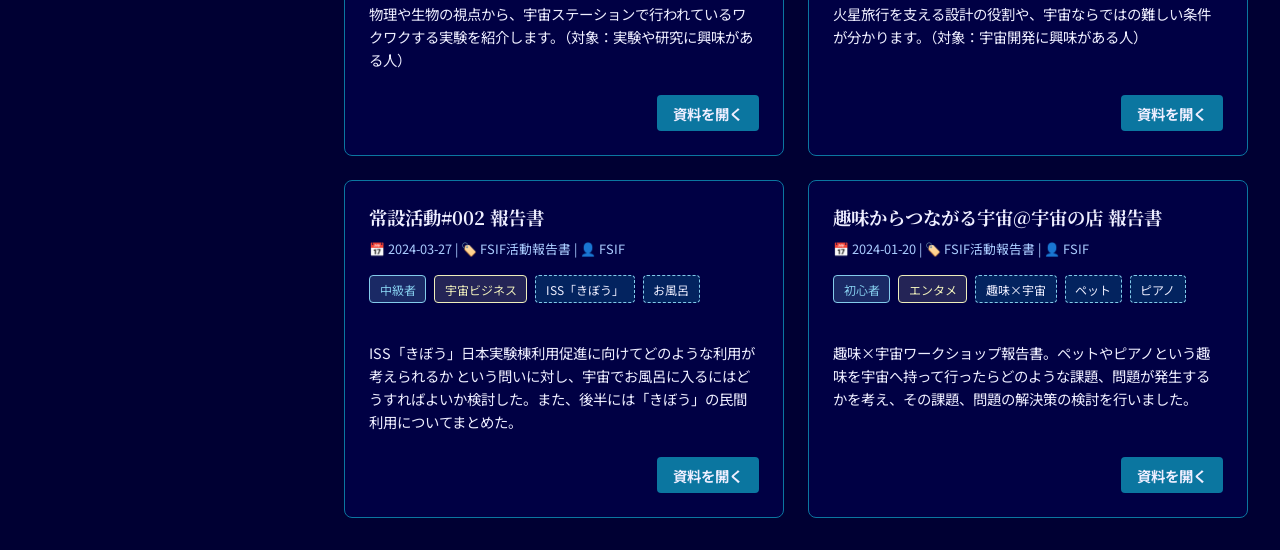
==== commit 1333e79e: "Update index.html" ====
--- a/index.html
+++ b/index.html
@@ -30,8 +30,9 @@
             <nav class="header-nav">
                 <a href="index.html">ホーム</a>
                 <a href="sub.html?view=new">NEW</a>
+                <a href="sub.html?view=recommend">おすすめ</a>
                 <a href="sub.html?view=beginner">初心者向け</a>
-                <a href="sub.html?view=recommend">おすすめ</a>
+                <a href="sub.html?view=ranking">ランキング</a>
             </nav>
             <div class="header-category">
                 <select id="header-category-select" class="header-select">
--- a/style.css
+++ b/style.css
@@ -157,5 +157,41 @@
 
 .card-link a:hover { background-color: var(--accent-blue); color: var(--bg-main); }
 
+/* ヘッダー右側（ナビとカテゴリ） */
+.header {
+    display: flex;
+    justify-content: space-between;
+    align-items: center;
+    flex-wrap: wrap;
+    gap: 1.5rem;
+}
+.header-controls {
+    display: flex;
+    align-items: center;
+    gap: 2rem;
+    flex-wrap: wrap;
+}
+.header-nav { display: flex; gap: 1.5rem; }
+.header-nav a {
+    color: var(--text-main); text-decoration: none; font-weight: bold; font-size: 0.95rem;
+    border-bottom: 2px solid transparent; padding-bottom: 4px; transition: color 0.2s, border-color 0.2s;
+}
+.header-nav a:hover { color: var(--accent-blue); border-bottom: 2px solid var(--accent-blue); }
+
+.header-select {
+    padding: 0.4rem 1rem; background-color: rgba(11, 118, 160, 0.2);
+    color: var(--text-main); border: 1px solid var(--accent-blue); border-radius: 4px;
+    font-family: 'Noto Sans JP', sans-serif; font-weight: bold; cursor: pointer;
+}
+.header-select option { background-color: var(--bg-main); }
+
+/* 子ページ用の1カラムレイアウト */
+.layout-single {
+    max-width: 1400px;
+    margin: 0 auto;
+    padding: 2rem;
+}
+.content-main { width: 100%; }
 
 
+
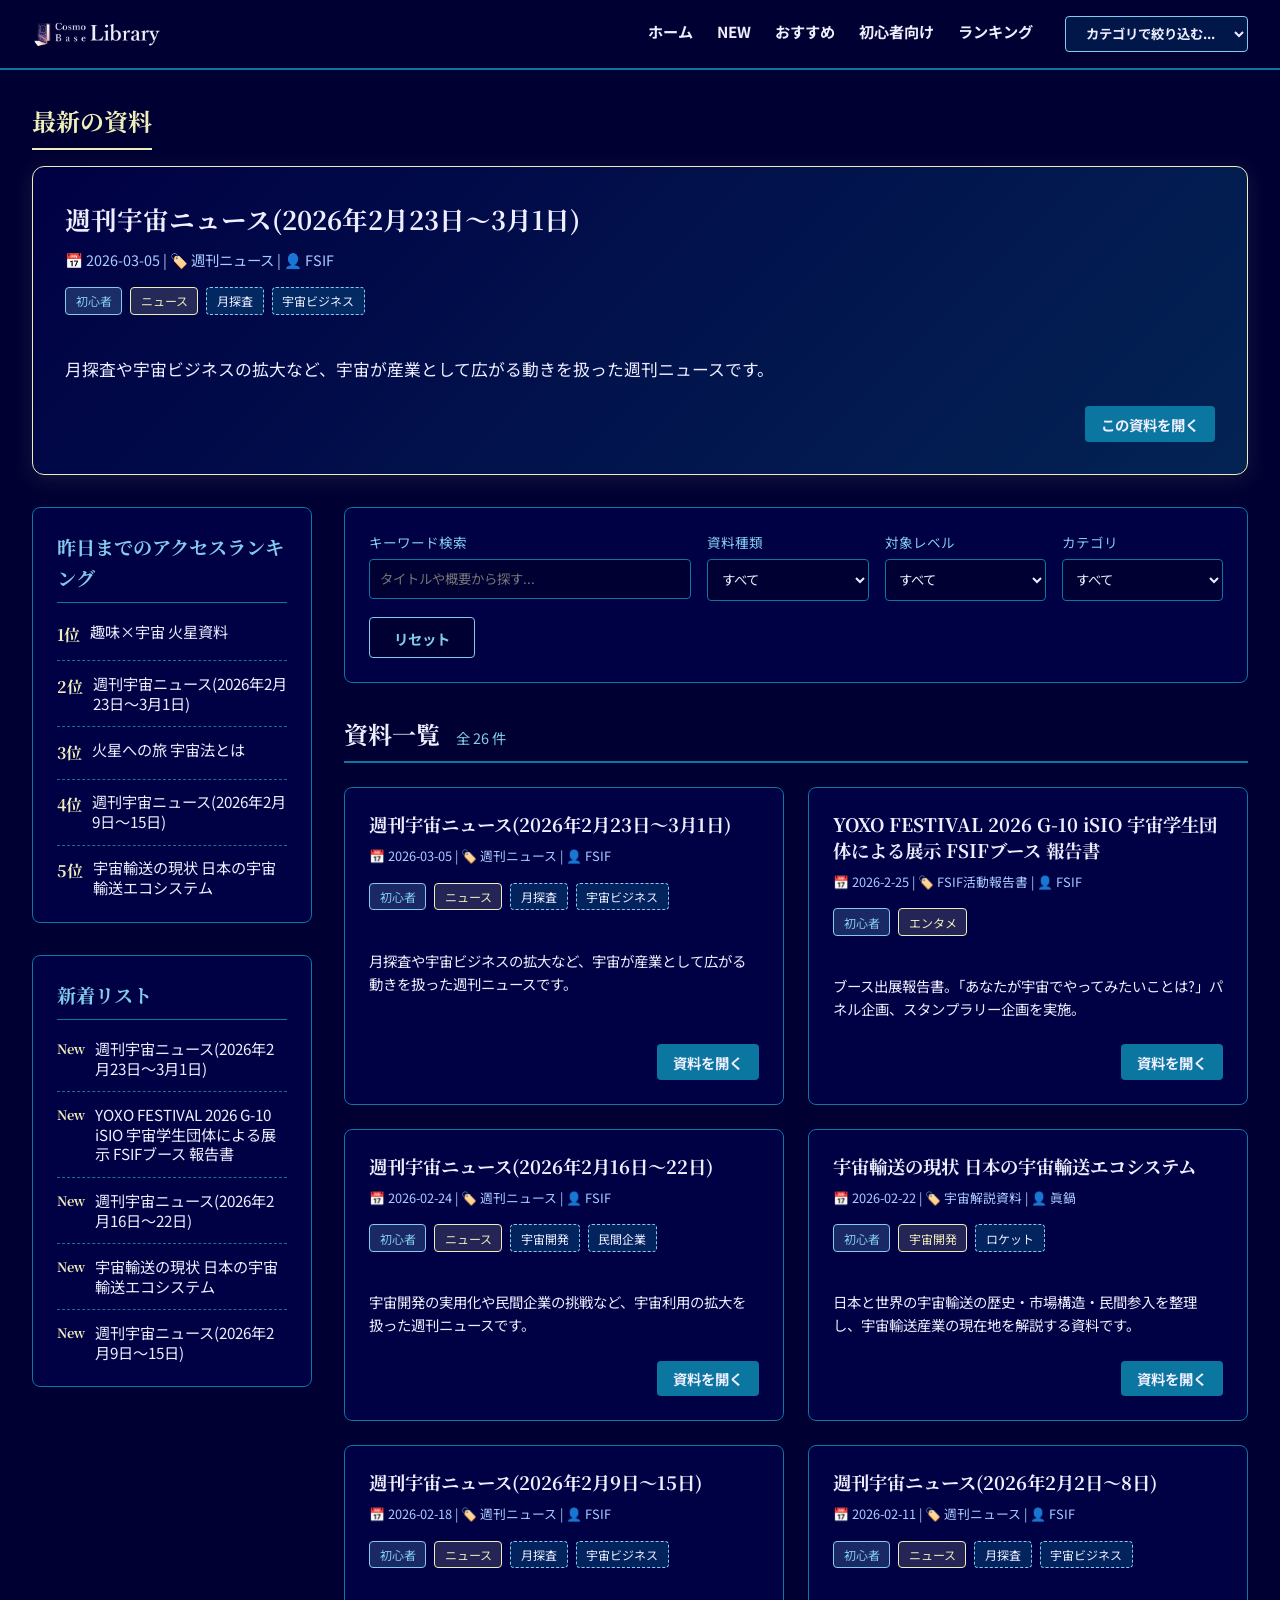
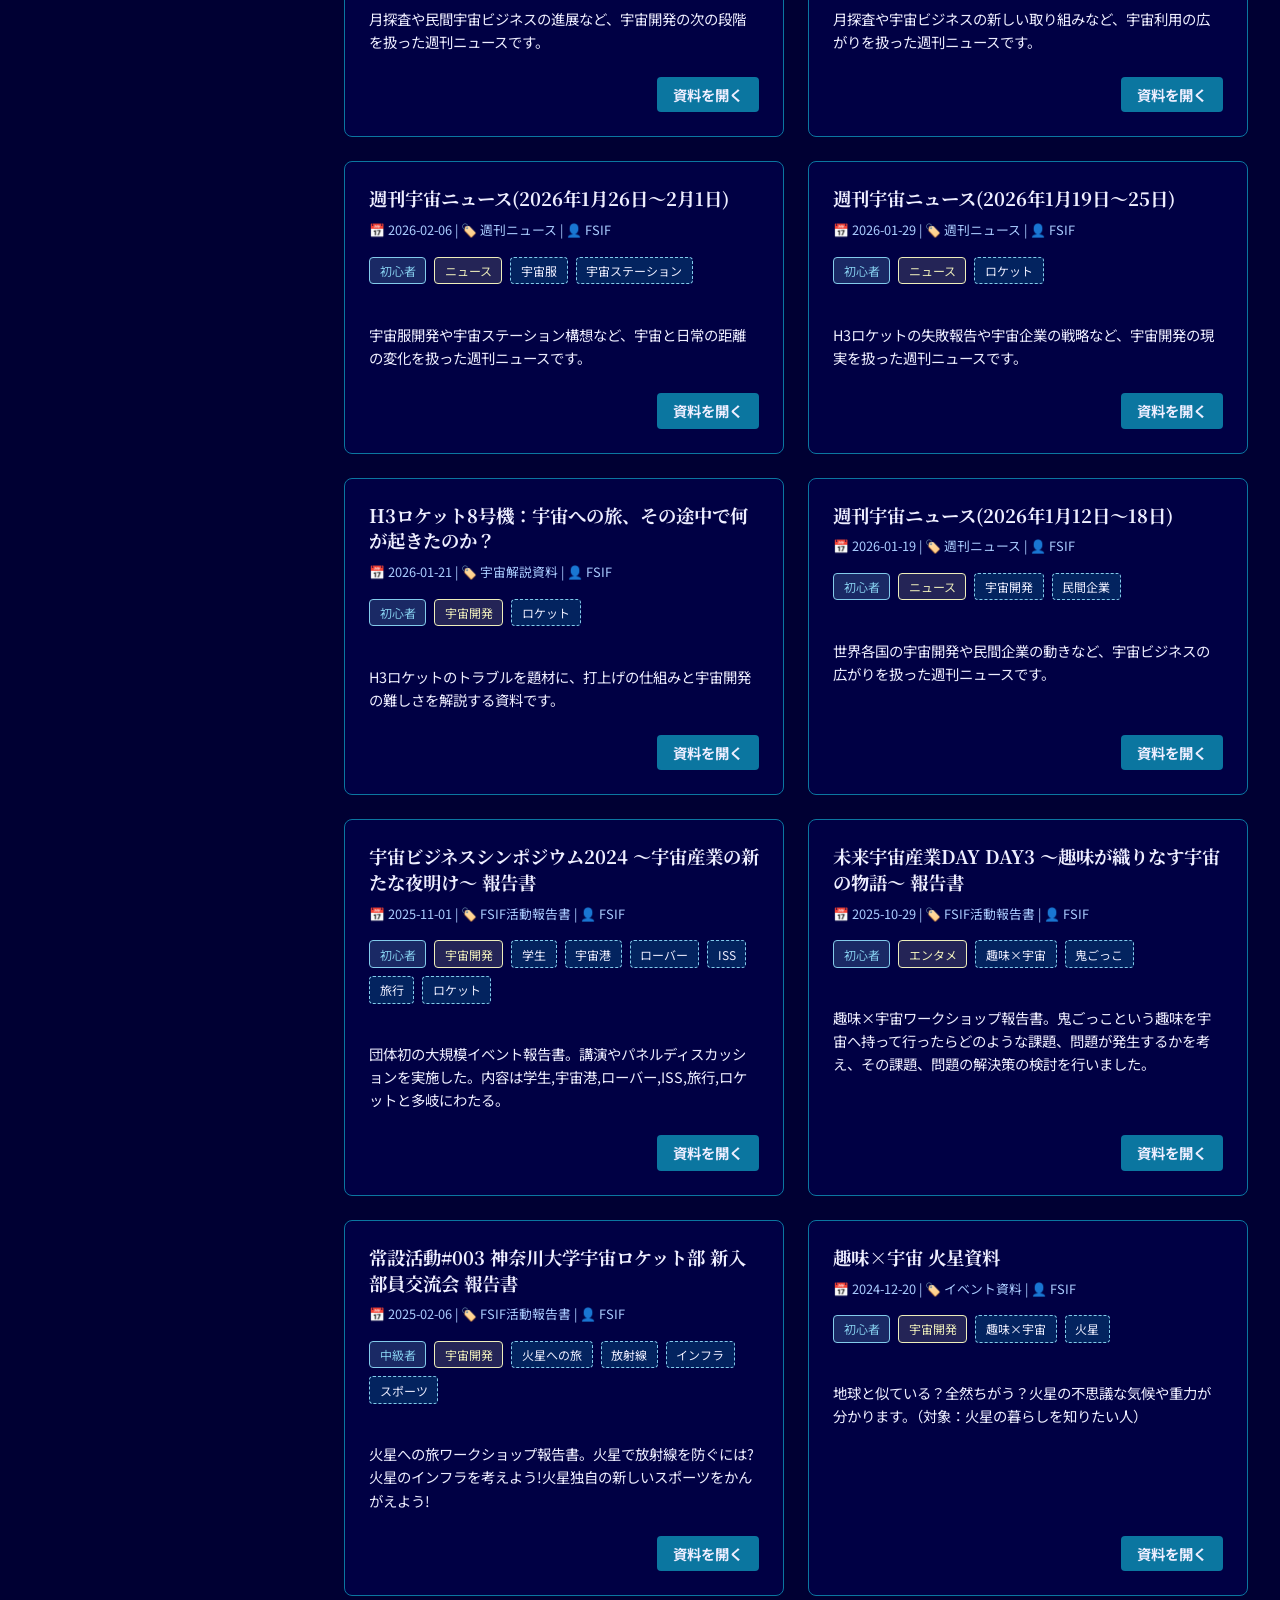
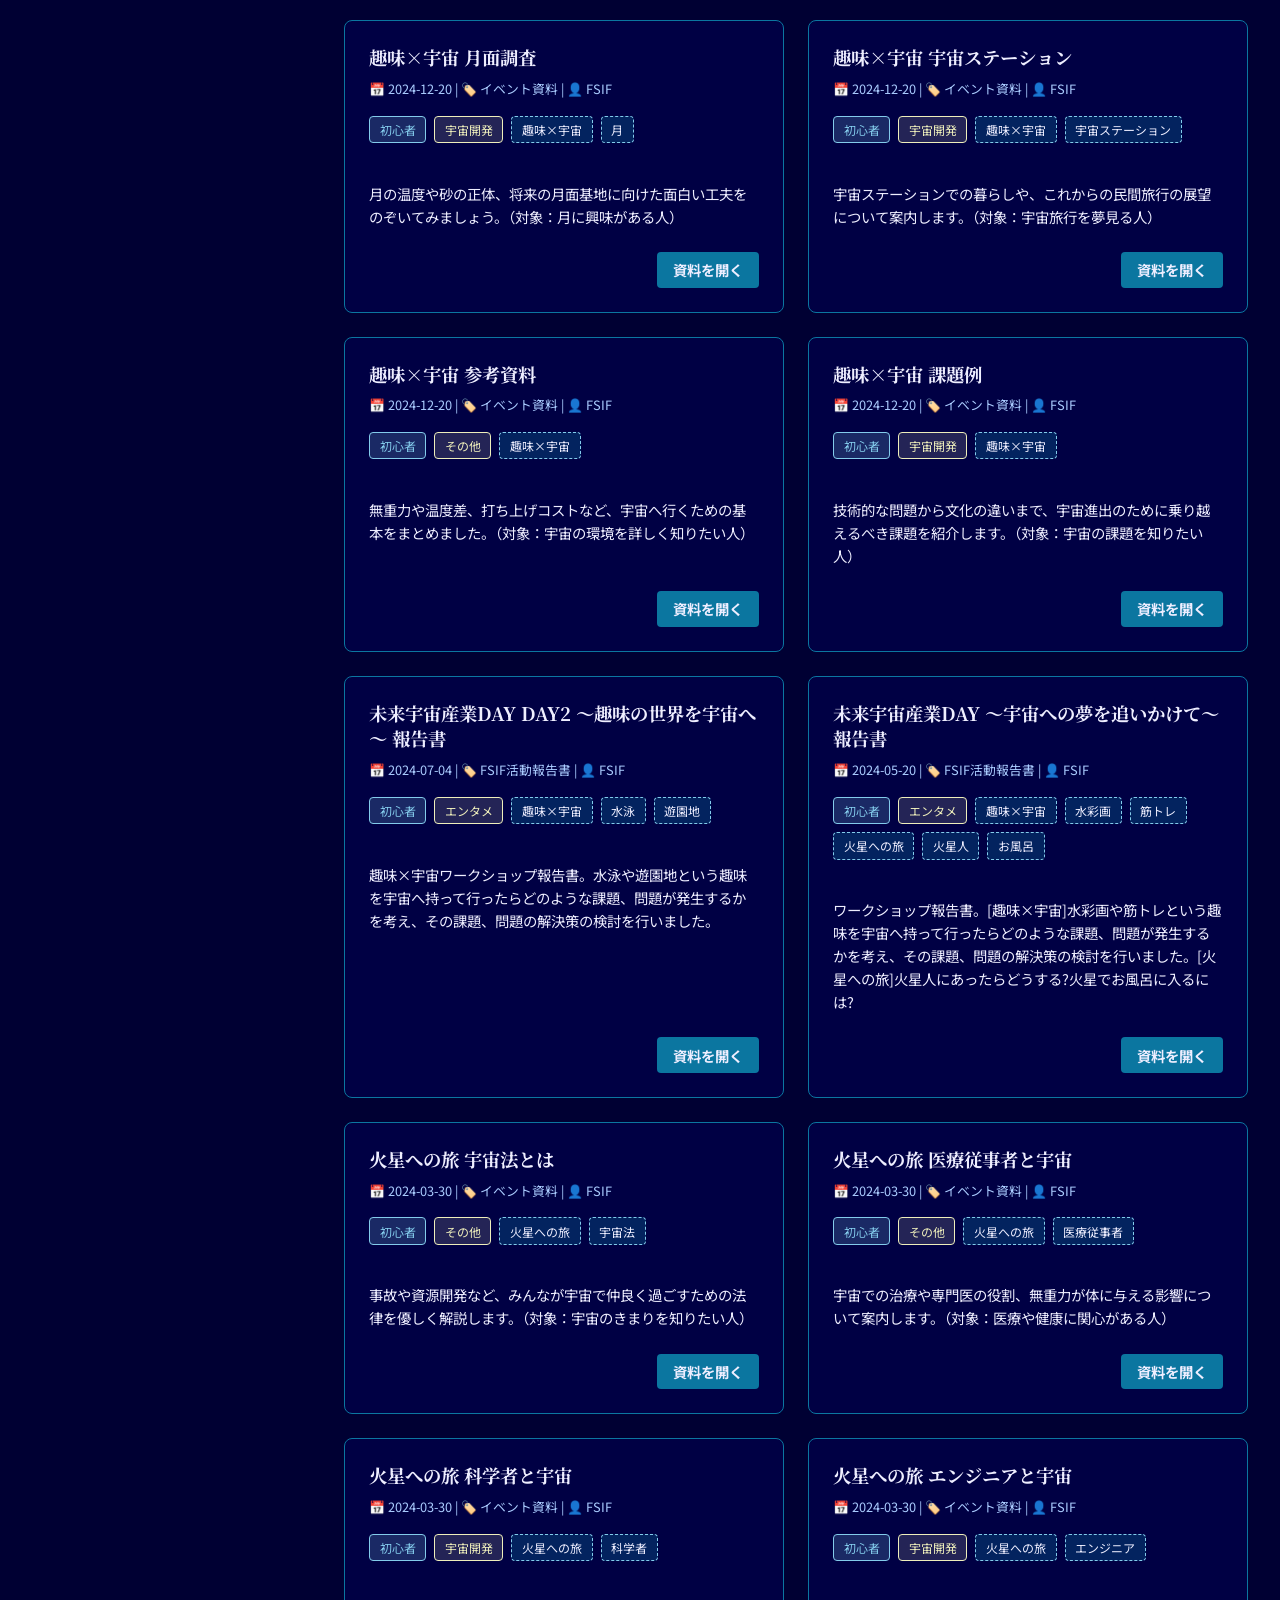
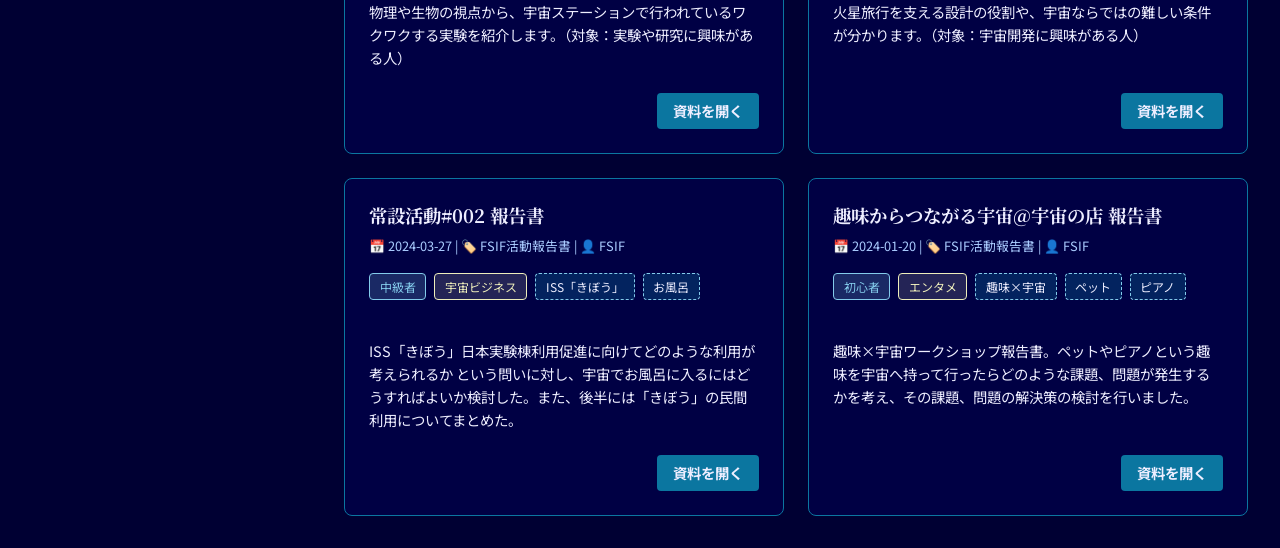
==== commit 6dfe7898: "Update index.html" ====
--- a/index.html
+++ b/index.html
@@ -22,8 +22,7 @@
 <body>
     <header class="header">
         <div class="header-logo">
-            <img src="CosmoBase.png" alt="Cosmo Base" class="header-icon">
-            <h1>資料館</h1>
+            <img src="CBLib.png" alt="Cosmo Base Library" class="header-icon">
         </div>
         
         <div class="header-controls">
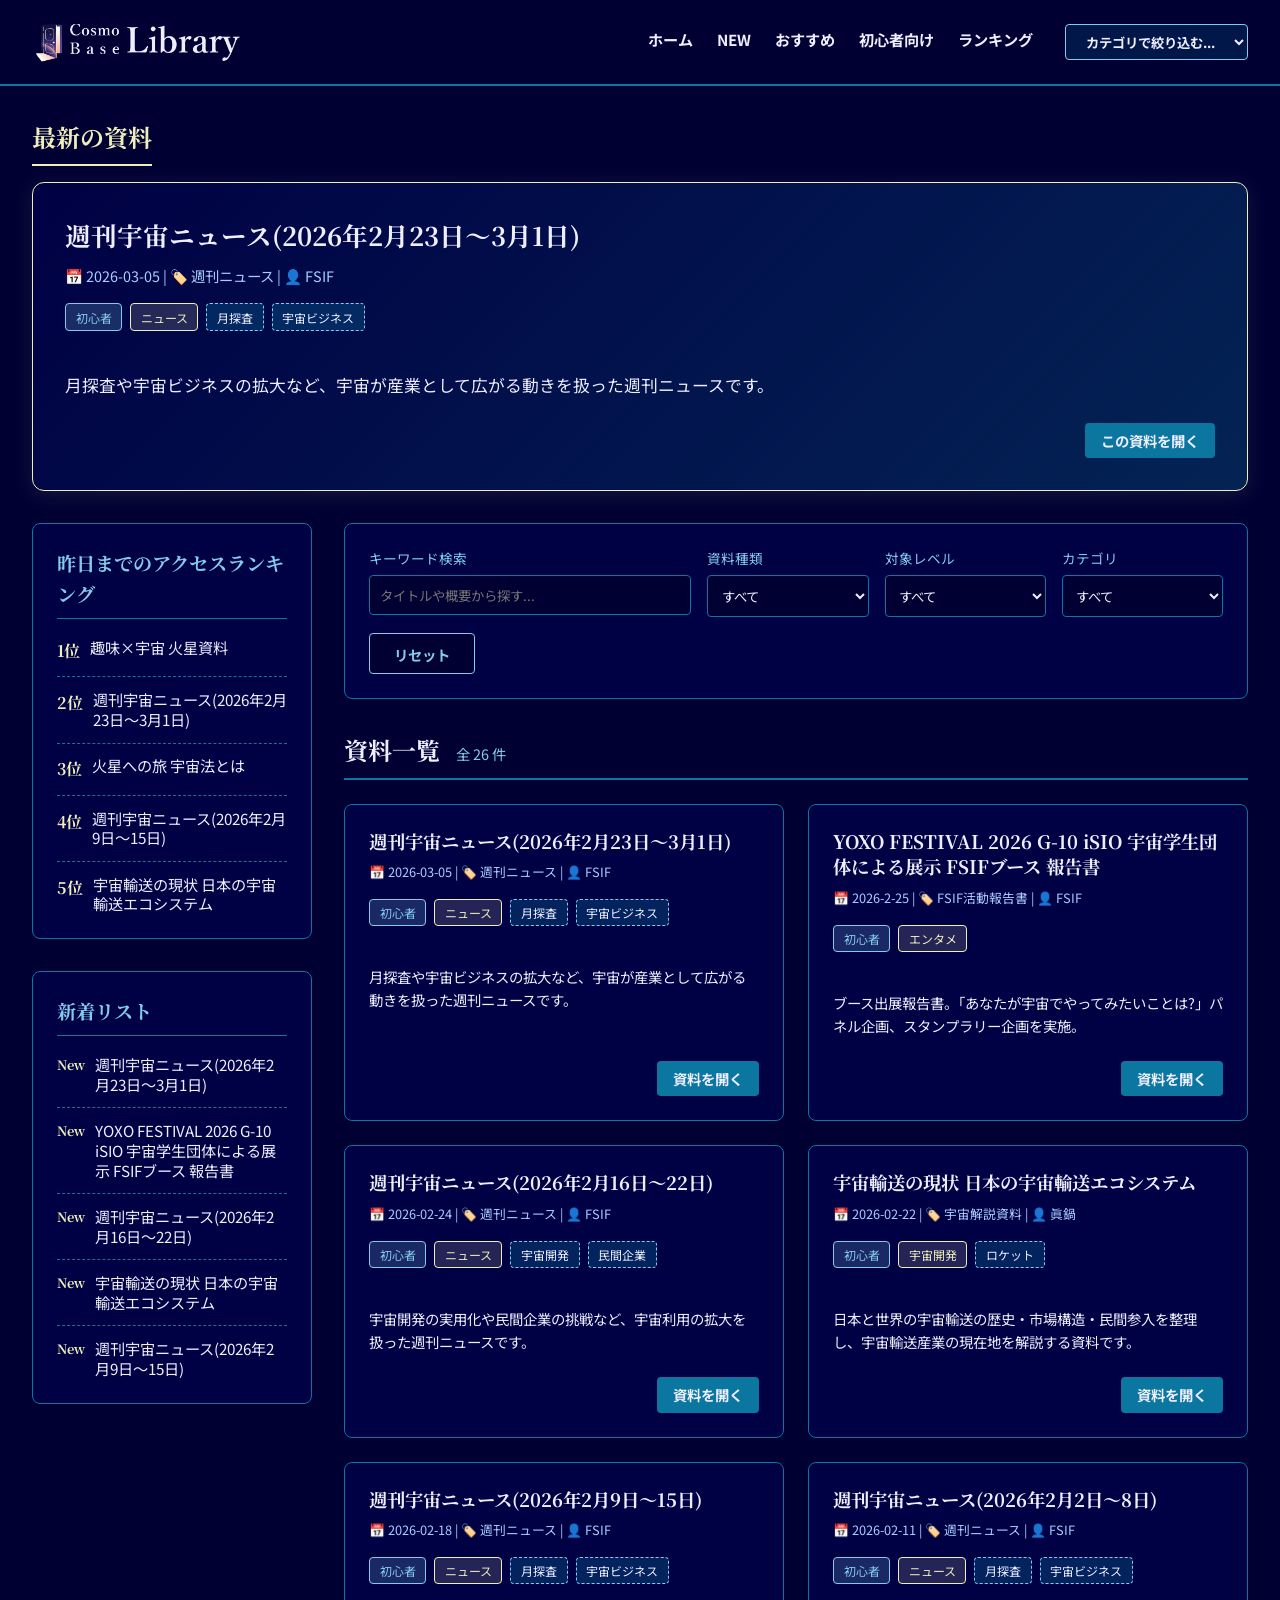
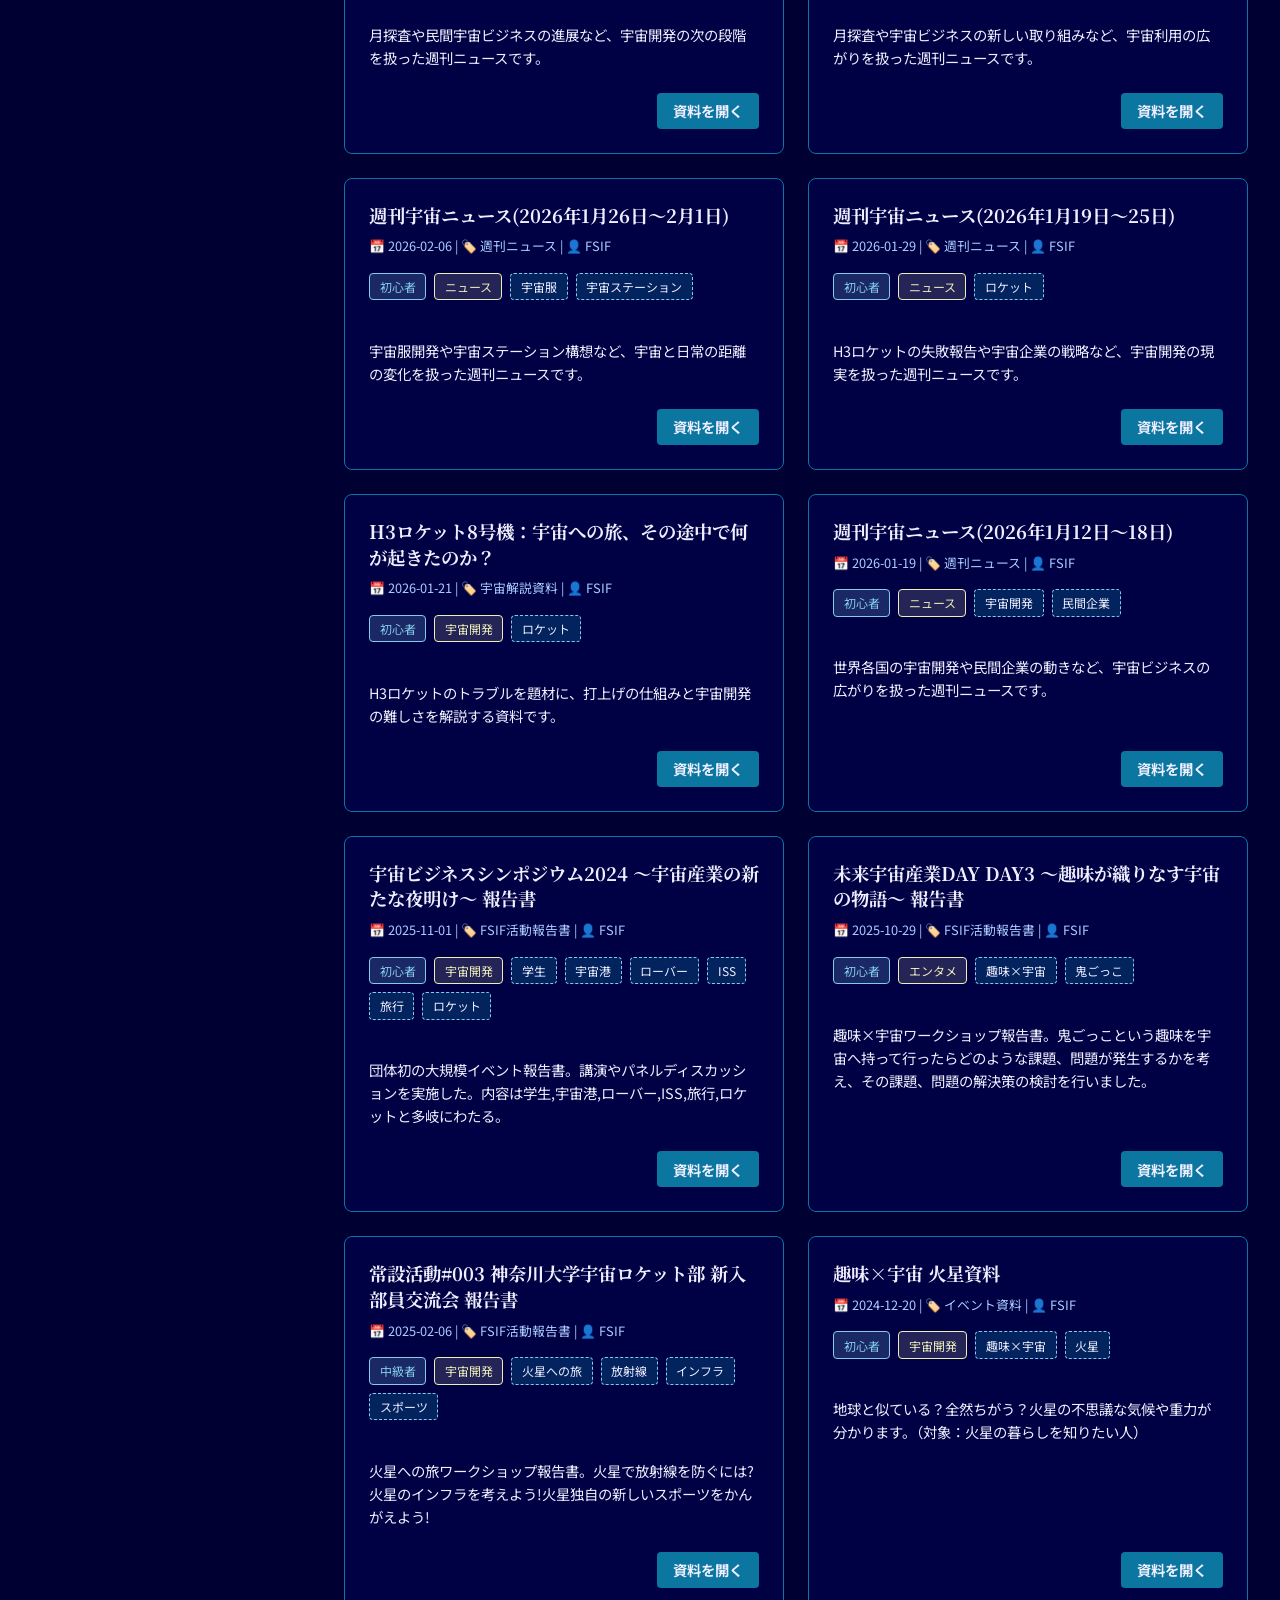
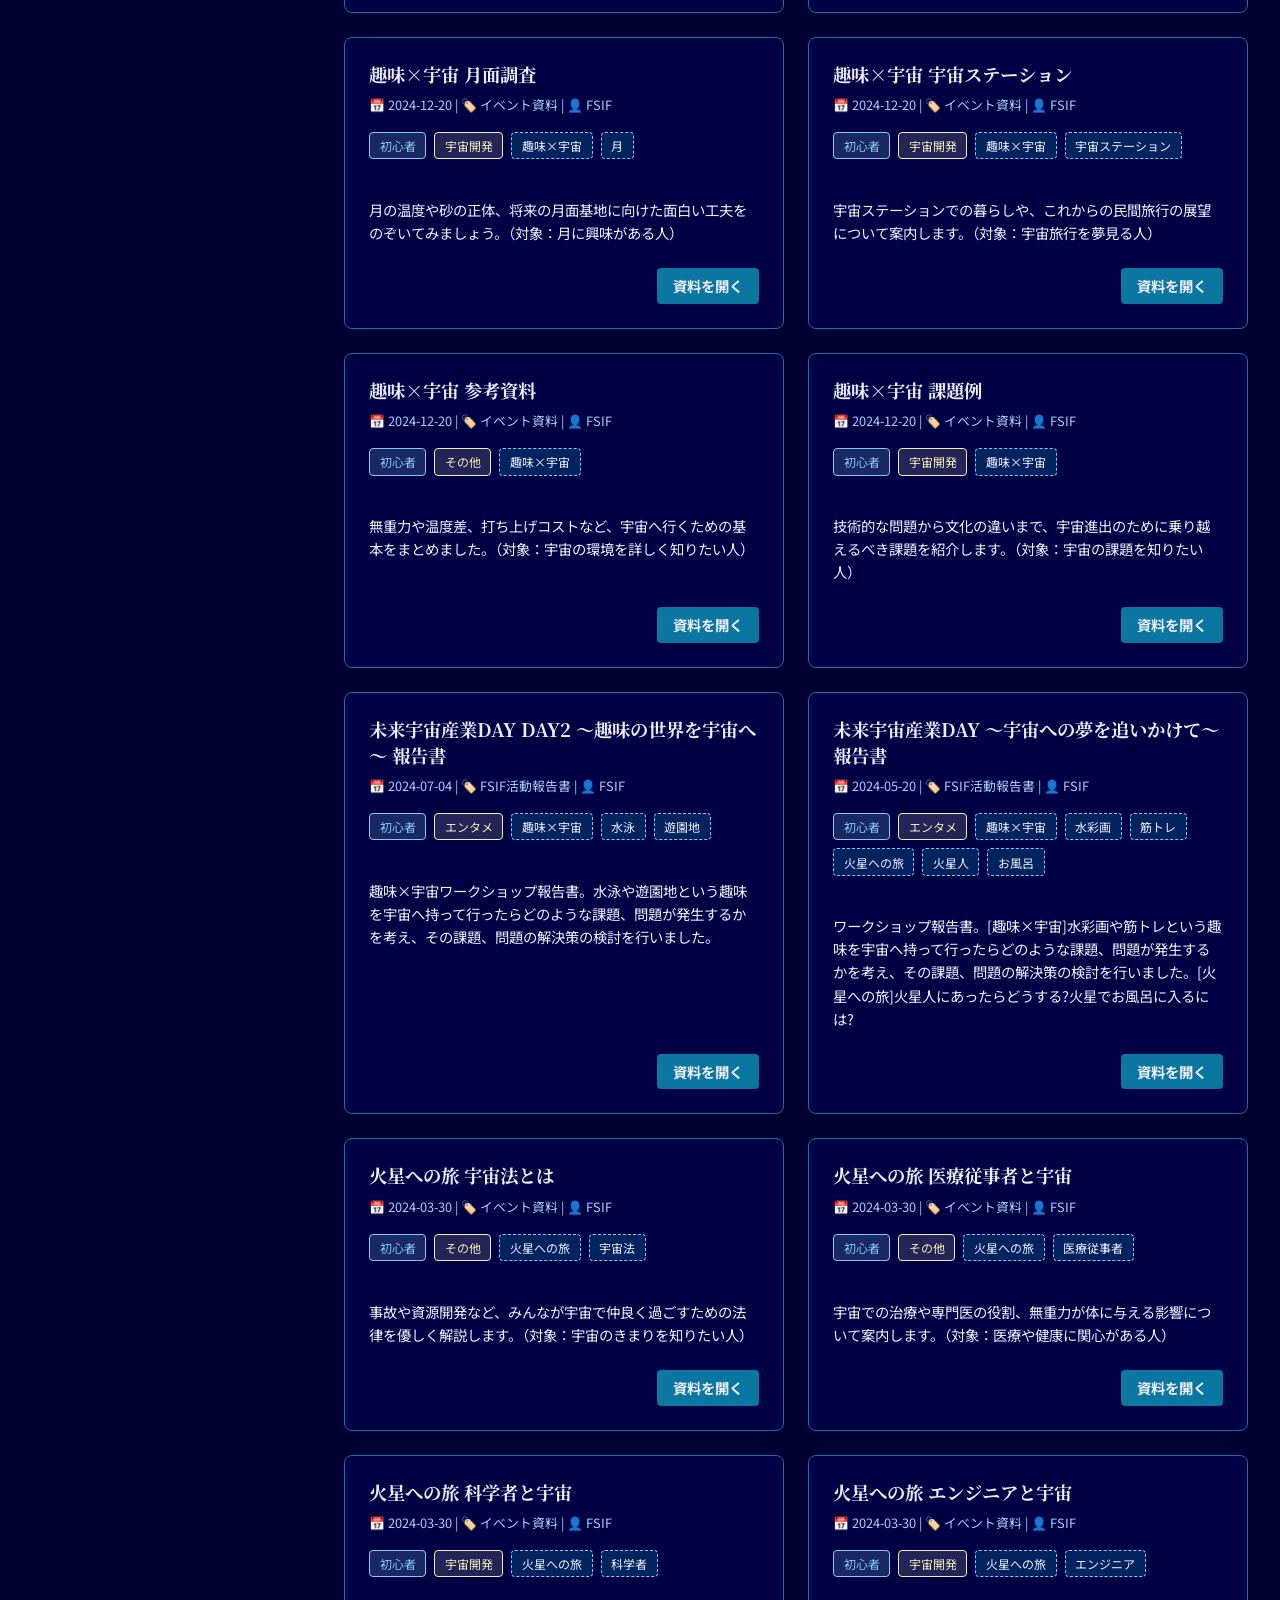
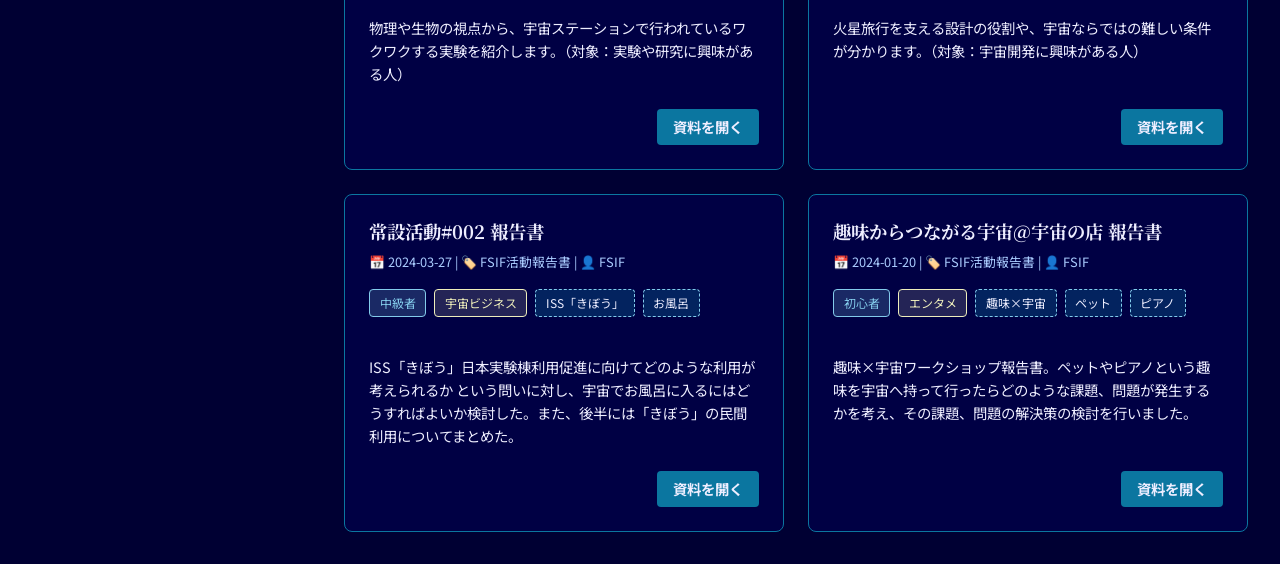
==== commit 11a98550: "Update index.html" ====
--- a/index.html
+++ b/index.html
@@ -21,7 +21,7 @@
 </head>
 <body>
     <header class="header">
-        <div class="header-logo">
+        <div class="header-logo" href="index.html">
             <img src="CBLib.png" alt="Cosmo Base Library" class="header-icon">
         </div>
         
--- a/style.css
+++ b/style.css
@@ -26,7 +26,7 @@
 
 /* ロゴ画像のサイズ調整 */
 .header-icon {
-    height: 32px; /* 高さを文字サイズに合わせて調整 */
+    height: 52px; /* 高さを文字サイズに合わせて調整 */
     width: auto;
 }
 
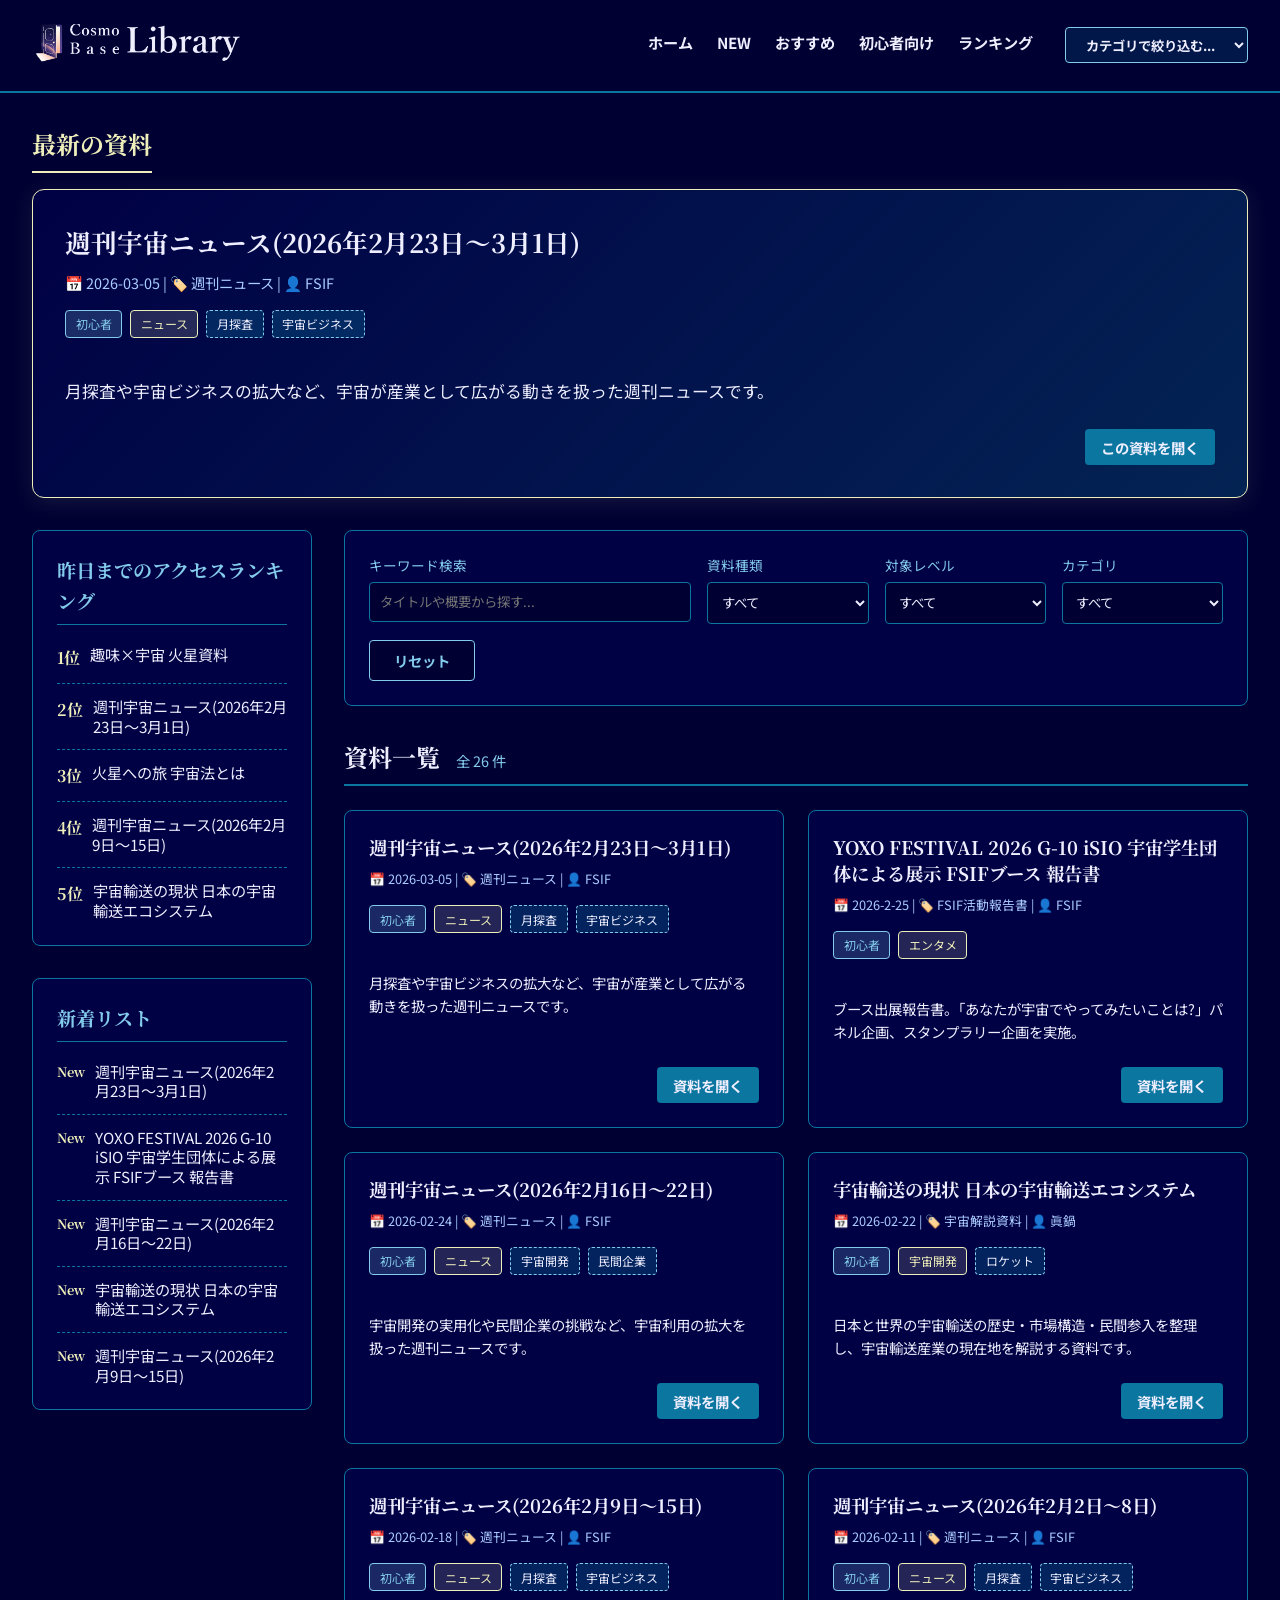
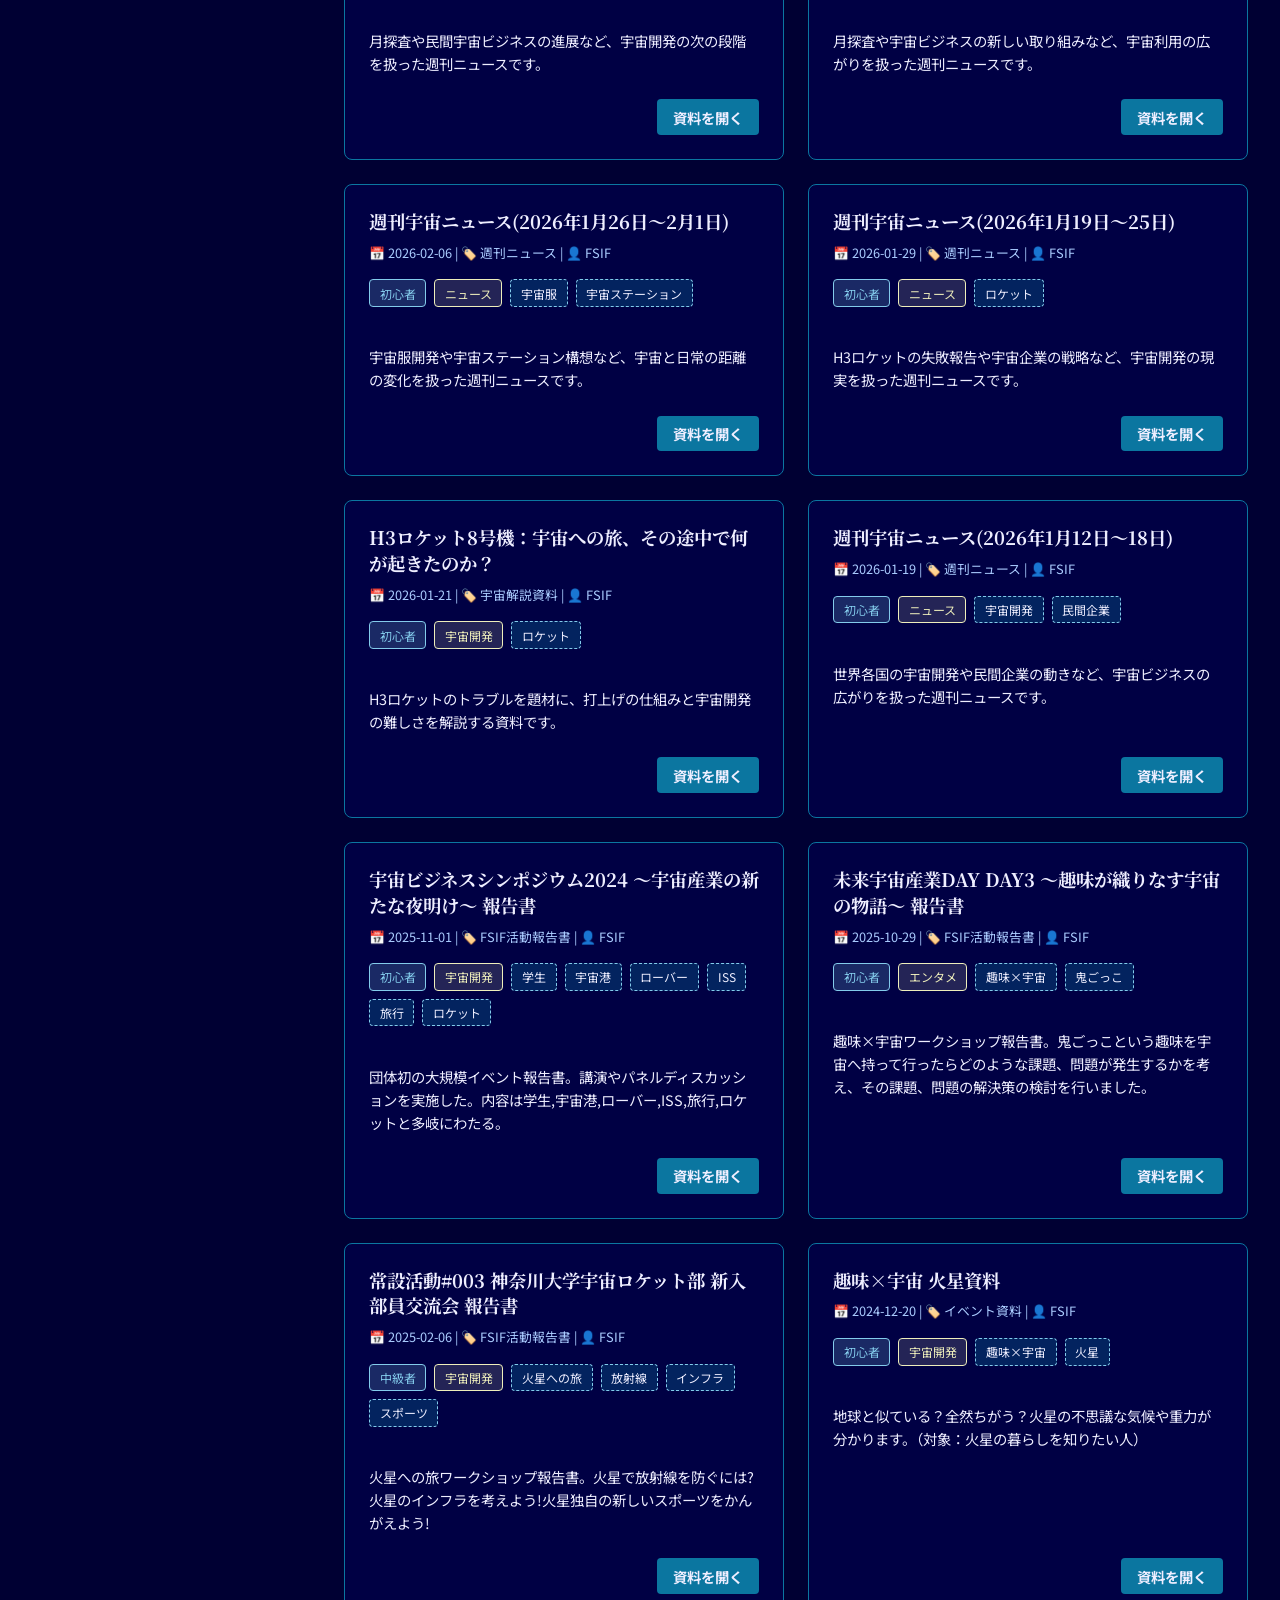
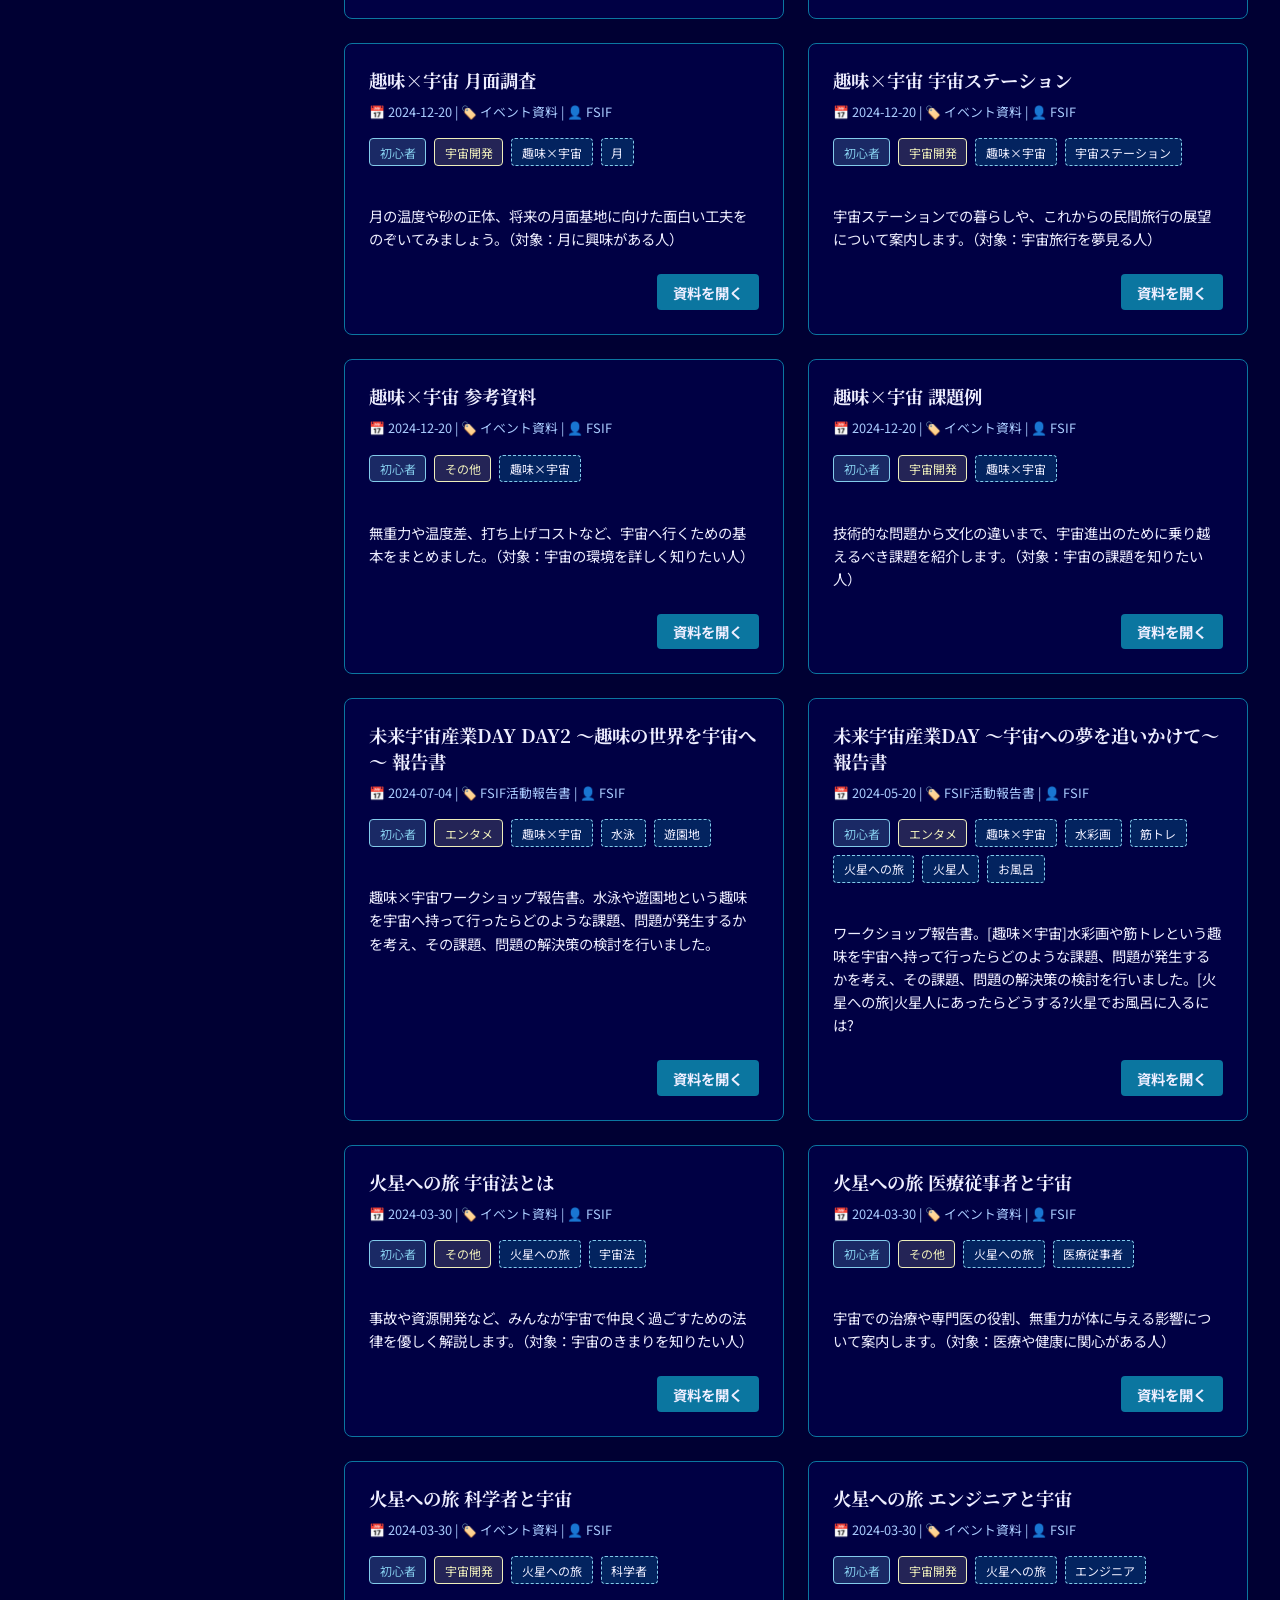
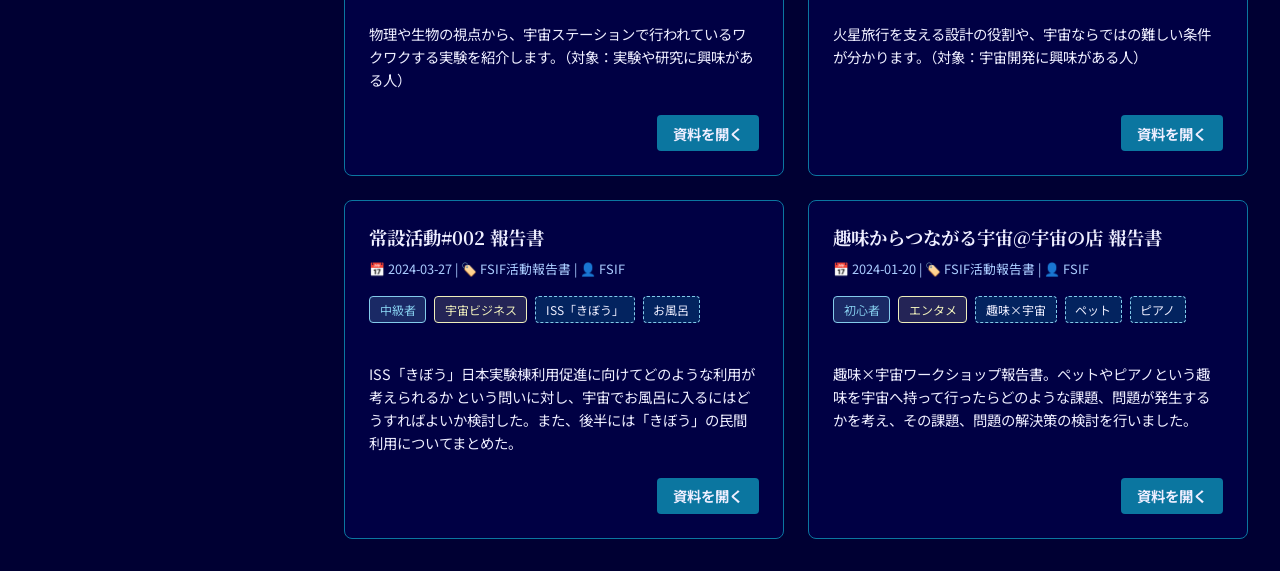
==== commit fb087d67: "Update index.html" ====
--- a/index.html
+++ b/index.html
@@ -21,8 +21,10 @@
 </head>
 <body>
     <header class="header">
-        <div class="header-logo" href="index.html">
-            <img src="CBLib.png" alt="Cosmo Base Library" class="header-icon">
+        <div class="header-logo">
+            <a href="index.html" class="logo-link">
+                <img src="CBLib.png" alt="Cosmo Base Library" class="header-icon">
+            </a>
         </div>
         
         <div class="header-controls">
